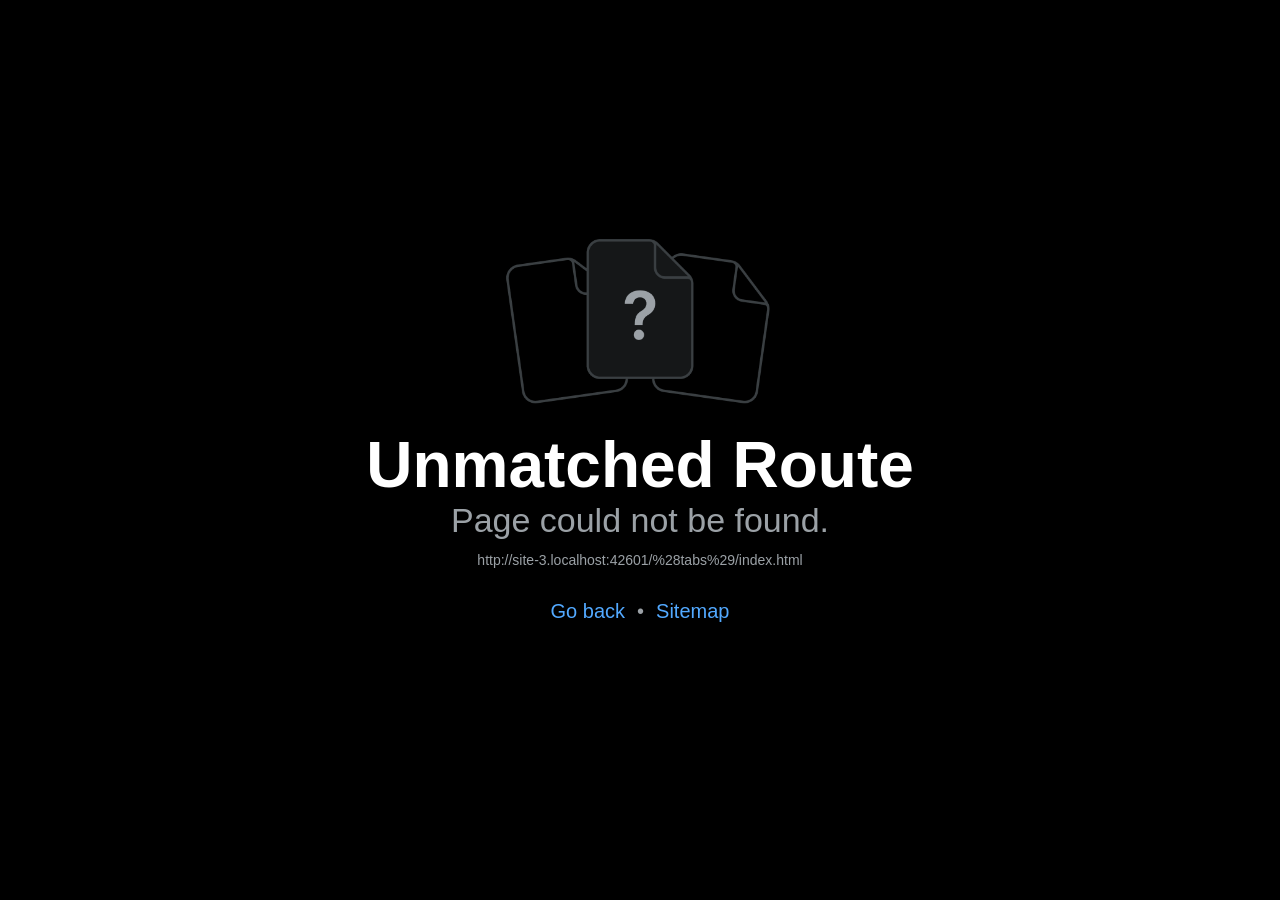
==== (tabs)/index.html @ 9e5ed42f "Rebuild clean TST Controle de Viagem PWA" ====
<!DOCTYPE html><html  lang="pt-BR"><head><base href="/tsr-viagem/" /><title data-rh="true"></title><meta charSet="utf-8"/><meta name="viewport" content="width=device-width, initial-scale=1, maximum-scale=1, viewport-fit=cover"/><meta http-equiv="X-UA-Compatible" content="IE=edge"/><meta name="theme-color" content="#071427"/><meta name="description" content="Controle simples e profissional das viagens e valores do motorista."/><link rel="manifest" href="/manifest.webmanifest"/><link rel="apple-touch-icon" href="/assets/images/tst-mark.png"/><style id="expo-reset">#root,body,html{height:100%}body{overflow:hidden}#root{display:flex}</style><style>html,body,#root{min-height:100%;margin:0;background:#071427}body{overscroll-behavior-y:none}</style><style id="react-native-stylesheet">[stylesheet-group="0"]{}
body{margin:0;}
button::-moz-focus-inner,input::-moz-focus-inner{border:0;padding:0;}
html{-ms-text-size-adjust:100%;-webkit-text-size-adjust:100%;-webkit-tap-highlight-color:rgba(0,0,0,0);}
input::-webkit-search-cancel-button,input::-webkit-search-decoration,input::-webkit-search-results-button,input::-webkit-search-results-decoration{display:none;}
[stylesheet-group="1"]{}
.css-11aywtz{-moz-appearance:textfield;-webkit-appearance:none;background-color:rgba(0,0,0,0.00);border-bottom-left-radius:0px;border-bottom-right-radius:0px;border-top-left-radius:0px;border-top-right-radius:0px;border:0 solid black;box-sizing:border-box;font:14px -apple-system,BlinkMacSystemFont,"Segoe UI",Roboto,Helvetica,Arial,sans-serif;margin:0px;padding:0px;resize:none;}
.css-146c3p1{background-color:rgba(0,0,0,0.00);border:0 solid black;box-sizing:border-box;color:rgba(0,0,0,1.00);display:inline;font:14px -apple-system,BlinkMacSystemFont,"Segoe UI",Roboto,Helvetica,Arial,sans-serif;list-style:none;margin:0px;padding:0px;position:relative;text-align:start;text-decoration:none;white-space:pre-wrap;word-wrap:break-word;}
.css-1jxf684{background-color:rgba(0,0,0,0.00);border:0 solid black;box-sizing:border-box;color:inherit;display:inline;font:inherit;list-style:none;margin:0px;padding:0px;position:relative;text-align:inherit;text-decoration:none;white-space:inherit;word-wrap:break-word;}
.css-9pa8cd{bottom:0px;height:100%;left:0px;opacity:0;position:absolute;right:0px;top:0px;width:100%;z-index:-1;}
.css-g5y9jx{align-content:flex-start;align-items:stretch;background-color:rgba(0,0,0,0.00);border:0 solid black;box-sizing:border-box;display:flex;flex-basis:auto;flex-direction:column;flex-shrink:0;list-style:none;margin:0px;min-height:0px;min-width:0px;padding:0px;position:relative;text-decoration:none;z-index:0;}
[stylesheet-group="2"]{}
.r-11mg6pl{border-bottom-color:rgba(255,255,255,1.00);border-left-color:rgba(255,255,255,1.00);border-right-color:rgba(255,255,255,1.00);border-top-color:rgba(255,255,255,1.00);}
.r-13awgt0{flex:1;}
.r-16uyjmq{border-bottom-left-radius:22px;border-bottom-right-radius:22px;border-top-left-radius:22px;border-top-right-radius:22px;}
.r-1867qdf{border-bottom-left-radius:16px;border-bottom-right-radius:16px;border-top-left-radius:16px;border-top-right-radius:16px;}
.r-1awa8pu{border-bottom-color:rgba(101,119,134,1.00);border-left-color:rgba(101,119,134,1.00);border-right-color:rgba(101,119,134,1.00);border-top-color:rgba(101,119,134,1.00);}
.r-1bq2mok{margin:3px;}
.r-1cwi66r{border-bottom-color:rgba(244,165,28,1.00);border-left-color:rgba(244,165,28,1.00);border-right-color:rgba(244,165,28,1.00);border-top-color:rgba(244,165,28,1.00);}
.r-1d4xg89{border-bottom-color:rgba(170,184,194,1.00);border-left-color:rgba(170,184,194,1.00);border-right-color:rgba(170,184,194,1.00);border-top-color:rgba(170,184,194,1.00);}
.r-1dedoh8{border-bottom-left-radius:9px;border-bottom-right-radius:9px;border-top-left-radius:9px;border-top-right-radius:9px;}
.r-1dzdj1l{border-bottom-left-radius:10px;border-bottom-right-radius:10px;border-top-left-radius:10px;border-top-right-radius:10px;}
.r-1f0042m{border-bottom-left-radius:5px;border-bottom-right-radius:5px;border-top-left-radius:5px;border-top-right-radius:5px;}
.r-1fuqb1j{border-bottom-left-radius:24px;border-bottom-right-radius:24px;border-top-left-radius:24px;border-top-right-radius:24px;}
.r-1idfib4{padding:22px;}
.r-1j16mh1{border-bottom-left-radius:100%;border-bottom-right-radius:100%;border-top-left-radius:100%;border-top-right-radius:100%;}
.r-1jkafct{border-bottom-left-radius:2px;border-bottom-right-radius:2px;border-top-left-radius:2px;border-top-right-radius:2px;}
.r-1jyn79y{border-bottom-color:rgba(0,150,136,1.00);border-left-color:rgba(0,150,136,1.00);border-right-color:rgba(0,150,136,1.00);border-top-color:rgba(0,150,136,1.00);}
.r-1mxhqmb{border-bottom-left-radius:11px;border-bottom-right-radius:11px;border-top-left-radius:11px;border-top-right-radius:11px;}
.r-1pcd2l5{padding:20px;}
.r-1phboty{border-bottom-style:solid;border-left-style:solid;border-right-style:solid;border-top-style:solid;}
.r-1q9bdsx{border-bottom-left-radius:12px;border-bottom-right-radius:12px;border-top-left-radius:12px;border-top-right-radius:12px;}
.r-1qsk4np{overflow-x:clip;overflow-y:clip;}
.r-1rvyss1{border-bottom-color:rgba(255,255,255,0.20);border-left-color:rgba(255,255,255,0.20);border-right-color:rgba(255,255,255,0.20);border-top-color:rgba(255,255,255,0.20);}
.r-1se6unu{border-bottom-color:rgba(32,53,80,1.00);border-left-color:rgba(32,53,80,1.00);border-right-color:rgba(32,53,80,1.00);border-top-color:rgba(32,53,80,1.00);}
.r-1slz7xr{padding:14px;}
.r-1sp51qo{padding:10px;}
.r-1txcine{border-bottom-left-radius:13px;border-bottom-right-radius:13px;border-top-left-radius:13px;border-top-right-radius:13px;}
.r-1udh08x{overflow-x:hidden;overflow-y:hidden;}
.r-1uu6nss{padding:5px;}
.r-1xfd6ze{border-bottom-left-radius:8px;border-bottom-right-radius:8px;border-top-left-radius:8px;border-top-right-radius:8px;}
.r-1ylenci{border-bottom-left-radius:15px;border-bottom-right-radius:15px;border-top-left-radius:15px;border-top-right-radius:15px;}
.r-4a18lf{border-bottom-color:rgba(255,0,0,1.00);border-left-color:rgba(255,0,0,1.00);border-right-color:rgba(255,0,0,1.00);border-top-color:rgba(255,0,0,1.00);}
.r-5t7aoe{border-bottom-left-radius:17px;border-bottom-right-radius:17px;border-top-left-radius:17px;border-top-right-radius:17px;}
.r-60ke3l{border-bottom-color:rgba(0,128,0,1.00);border-left-color:rgba(0,128,0,1.00);border-right-color:rgba(0,128,0,1.00);border-top-color:rgba(0,128,0,1.00);}
.r-6ncur5{border-bottom-left-radius:18px;border-bottom-right-radius:18px;border-top-left-radius:18px;border-top-right-radius:18px;}
.r-6t2glc{border-bottom-left-radius:40px;border-bottom-right-radius:40px;border-top-left-radius:40px;border-top-right-radius:40px;}
.r-9x6qib{border-bottom-color:rgba(204,214,221,1.00);border-left-color:rgba(204,214,221,1.00);border-right-color:rgba(204,214,221,1.00);border-top-color:rgba(204,214,221,1.00);}
.r-cdmcib{border-bottom-left-radius:3px;border-bottom-right-radius:3px;border-top-left-radius:3px;border-top-right-radius:3px;}
.r-crgep1{margin:0px;}
.r-d045u9{border-bottom-width:2px;border-left-width:2px;border-right-width:2px;border-top-width:2px;}
.r-d23pfw{padding:24px;}
.r-edyy15{padding:8px;}
.r-fx7oqy{border-bottom-color:rgba(0,0,255,1.00);border-left-color:rgba(0,0,255,1.00);border-right-color:rgba(0,0,255,1.00);border-top-color:rgba(0,0,255,1.00);}
.r-krxsd3{display:-webkit-box;}
.r-qpntkw{padding:6px;}
.r-rs99b7{border-bottom-width:1px;border-left-width:1px;border-right-width:1px;border-top-width:1px;}
.r-t23y2h{border-bottom-left-radius:14px;border-bottom-right-radius:14px;border-top-left-radius:14px;border-top-right-radius:14px;}
.r-t60dpp{padding:0px;}
.r-wg31gx{border-bottom-color:rgba(49,53,56,1.00);border-left-color:rgba(49,53,56,1.00);border-right-color:rgba(49,53,56,1.00);border-top-color:rgba(49,53,56,1.00);}
.r-whuqzp{padding:18px;}
.r-xoduu5{display:inline-flex;}
.r-xyw6el{padding:12px;}
.r-y47klf{border-bottom-left-radius:20px;border-bottom-right-radius:20px;border-top-left-radius:20px;border-top-right-radius:20px;}
.r-ywje51{margin:auto;}
.r-z2wwpe{border-bottom-left-radius:4px;border-bottom-right-radius:4px;border-top-left-radius:4px;border-top-right-radius:4px;}
[stylesheet-group="2.1"]{}
.r-1009s2o{margin-bottom:15px;margin-top:15px;}
.r-11f147o{padding-bottom:8px;padding-top:8px;}
.r-11gswi8{padding-left:3px;padding-right:3px;}
.r-17c3tha{padding-left:17px;padding-right:17px;}
.r-17q4wm6{margin-left:5px;margin-right:5px;}
.r-184id4b{margin-bottom:12px;margin-top:12px;}
.r-18c5d7m{padding-left:6px;padding-right:6px;}
.r-1d7mnkm{padding-bottom:15px;padding-top:15px;}
.r-1e084wi{padding-left:0px;padding-right:0px;}
.r-1ezpcd1{padding-left:9px;padding-right:9px;}
.r-1m1l54l{padding-left:11px;padding-right:11px;}
.r-1mkv55d{padding-bottom:0px;padding-top:0px;}
.r-1mmae3n{padding-bottom:12px;padding-top:12px;}
.r-1ntr0p{padding-left:5px;padding-right:5px;}
.r-1qrrd7t{padding-bottom:28px;padding-top:28px;}
.r-1rsorjc{padding-left:36px;padding-right:36px;}
.r-1ubuhtd{padding-left:10px;padding-right:10px;}
.r-1yd117h{padding-bottom:7px;padding-top:7px;}
.r-284m6k{padding-left:18px;padding-right:18px;}
.r-3o4zer{padding-left:12px;padding-right:12px;}
.r-3pj75a{padding-left:16px;padding-right:16px;}
.r-cxgwc0{padding-left:24px;padding-right:24px;}
.r-f8sm7e{margin-left:auto;margin-right:auto;}
.r-gu64tb{padding-left:14px;padding-right:14px;}
.r-is05cd{padding-left:8px;padding-right:8px;}
.r-jdiy1a{margin-left:11px;margin-right:11px;}
.r-jusfrs{margin-left:12px;margin-right:12px;}
.r-n5f61p{margin-bottom:3px;margin-top:3px;}
.r-n7gxbd{padding-left:4px;padding-right:4px;}
.r-u4gi5m{padding-left:13px;padding-right:13px;}
.r-u9wvl5{padding-left:20px;padding-right:20px;}
.r-ubg91z{padding-left:15px;padding-right:15px;}
.r-ugi1tw{padding-left:5%;padding-right:5%;}
.r-vuvdlw{padding-bottom:6px;padding-top:6px;}
.r-w7s2jr{padding-bottom:16px;padding-top:16px;}
.r-xjggfu{padding-bottom:3px;padding-top:3px;}
.r-ytbthy{padding-bottom:10px;padding-top:10px;}
.r-ywh0we{padding-bottom:13px;padding-top:13px;}
[stylesheet-group="2.2"]{}
.r-10s2tm5{left:0%;}
.r-16o8guy{right:100%;}
.r-1a11zyx{margin-right:12px;}
.r-1cwvpvk{margin-left:12px;}
.r-1e97lx8{margin-right:3px;}
.r-1euzeng{padding-left:24px;}
.r-1g4tz6n{margin-right:-14.5px;}
.r-1h31txp{padding-right:16px;}
.r-1lhn9r{margin-left:-14.5px;}
.r-1sqnqi2{margin-left:3px;}
.r-1vl2501{padding-right:24px;}
.r-9mo606{margin-right:10px;}
.r-c59us2{left:-3px;}
.r-dqe1q{right:0%;}
.r-qb41rp{margin-right:5px;}
.r-rci37q{left:100%;}
.r-uhung1{margin-left:10px;}
.r-vpmibe{right:-3px;}
.r-w67my2{padding-left:16px;}
.r-wizibn{margin-left:5px;}
[stylesheet-group="3"]{}
.r-100vyta{margin-top:7px;}
.r-105ug2t{pointer-events:auto!important;}
.r-109y4c4{height:1px;}
.r-10ptun7{height:16px;}
.r-10v3vxq{transform:scaleX(-1);}
.r-10x49cs{font-size:10px;}
.r-10xqauy{padding-top:env(safe-area-inset-top);}
.r-11j9u27{visibility:hidden;}
.r-11mo1y0{margin-bottom:7px;}
.r-11mpjr4{background-color:rgba(223,223,223,1.00);}
.r-11udlyb{background-color:rgba(0,150,136,1.00);}
.r-11ujhjy{padding-bottom:22px;}
.r-11v9fek{min-width:180px;}
.r-11yh6sk{overflow-x:hidden;}
.r-12f6czt{top:17px;}
.r-12rgx7y{width:7px;}
.r-12sm5po{letter-spacing:-0.3px;}
.r-12vffkv>* {pointer-events:auto;}
.r-12vffkv{pointer-events:none!important;}
.r-131xog0{width:38px;}
.r-135wba7{line-height:24px;}
.r-13aq9py{animation-name:r-1iq689l;}
.r-13qz1uu{width:100%;}
.r-13tjlyg{transition-duration:0.1s;}
.r-1444osr{margin-top:18px;}
.r-1472mwg{height:24px;}
.r-14crz15{background-color:rgba(16,35,59,1.00);}
.r-14gqq1x{margin-top:4px;}
.r-14lw9ot{background-color:rgba(255,255,255,1.00);}
.r-14sbq61{background-color:rgba(33,150,243,1.00);}
.r-14tofgy{background-color:rgba(23,45,71,1.00);}
.r-150rngu{-webkit-overflow-scrolling:touch;}
.r-156q2ks{margin-top:10px;}
.r-157gdtw{height:27px;}
.r-15d164r{margin-bottom:10px;}
.r-16y2uox{flex-grow:1;}
.r-173mn98{align-self:flex-end;}
.r-173mzie{transform:scaleY(-1);}
.r-1777fci{justify-content:center;}
.r-17bb2tj{animation-duration:0.75s;}
.r-17leim2{background-repeat:repeat;}
.r-17s6mgv{justify-content:flex-end;}
.r-17tb59b{opacity:0.7;}
.r-17tloay{opacity:0.6;}
.r-17u3ijr{background-color:rgba(155,161,166,0.27);}
.r-184en5c{z-index:1;}
.r-189otjd{background-color:rgba(59,45,21,1.00);}
.r-18nhz7w{top:-3px;}
.r-18u1ve8{color:rgba(255,255,255,0.40);}
.r-18u37iz{flex-direction:row;}
.r-195d4m8{height:46px;}
.r-198d08l{font-size:27px;}
.r-19oahor{font-size:64px;}
.r-19qrga8{margin-top:3px;}
.r-19r33im{letter-spacing:1.2px;}
.r-19wmn03{width:20px;}
.r-19z077z{touch-action:none;}
.r-1a1dyw{min-height:50px;}
.r-1a2p6p6{-webkit-text-decoration-style:solid;text-decoration-style:solid;}
.r-1a8msfu{height:38px;}
.r-1abnn5w{animation-play-state:paused;}
.r-1acpoxo{width:36px;}
.r-1aiqnjv{font-family:monospace,monospace;}
.r-1aockid{width:40px;}
.r-1armvtb{font-size:8px;}
.r-1awozwy{align-items:center;}
.r-1ay1djp{animation-duration:1s;}
.r-1b43r93{font-size:14px;}
.r-1blvdjr{font-size:23px;}
.r-1bymd8e{margin-top:2px;}
.r-1byouvs{letter-spacing:0.4px;}
.r-1c6unfx{forced-color-adjust:none;}
.r-1c85bru{width:270px;}
.r-1c92x1x{line-height:31px;}
.r-1cad53l{margin-bottom:14px;}
.r-1cm7zt9{letter-spacing:0.7px;}
.r-1cmwbt1{gap:8px;}
.r-1d2f490{left:0px;}
.r-1d5kdc7{flex-direction:column-reverse;}
.r-1d7gupr{margin-top:22px;}
.r-1ddef8g{-webkit-text-decoration-line:underline;text-decoration-line:underline;}
.r-1dernwh{height:70%;}
.r-1ec280c{background-color:rgba(26,48,74,1.00);}
.r-1ei5mc7{cursor:inherit;}
.r-1enofrn{font-size:12px;}
.r-1euycsn{flex-direction:row-reverse;}
.r-1ewcgjf{box-shadow:0px 1px 3px rgba(0,0,0,0.5);}
.r-1ey881g{gap:7px;}
.r-1f0cr8{transform:scale(0.98);}
.r-1ff274t{text-align:right;}
.r-1ffj0ar{background-color:rgba(0,0,0,0.40);}
.r-1g80hic{opacity:0.8;}
.r-1g94qm0{margin-top:5px;}
.r-1ge9hsw{max-width:960px;}
.r-1ghxqbu{font-variant:tabular-nums;}
.r-1gkfh8e{font-size:11px;}
.r-1h0z5md{justify-content:flex-start;}
.r-1h1c4di{line-height:29px;}
.r-1habvwh{align-items:flex-start;}
.r-1i10wst{font-size:18px;}
.r-1i6wzkk{-moz-transition-property:opacity;-webkit-transition-property:opacity;transition-property:opacity;}
.r-1i71y14{gap:14px;}
.r-1ifxtd0{margin-bottom:16px;}
.r-1ikidpy{letter-spacing:0.5px;}
.r-1iln25a{word-wrap:normal;}
.r-1inkyih{font-size:17px;}
.r-1iusvr4{flex-basis:0px;}
.r-1janqcz{width:16px;}
.r-1jkjb{margin-left:8px;}
.r-1k1q3bj{max-height:300px;}
.r-1kb76zh{margin-right:8px;}
.r-1kfrs79{font-weight:600;}
.r-1kihuf0{align-self:center;}
.r-1l2m3ui{background-color:rgba(73,211,156,1.00);}
.r-1ld3bg{top:-4px;}
.r-1ldzwu0{animation-timing-function:linear;}
.r-1loqt21{cursor:pointer;}
.r-1lybf8k{letter-spacing:1.1px;}
.r-1mhb1uw{width:42px;}
.r-1mlwlqe{flex-basis:auto;}
.r-1mrlafo{background-position:0;}
.r-1muvv40{animation-iteration-count:infinite;}
.r-1niwhzg{background-color:rgba(0,0,0,0.00);}
.r-1nlw0im{bottom:8px;}
.r-1no09lo{margin-top:28px;}
.r-1nxhmzv{margin-bottom:28px;}
.r-1ny4l3l{outline-style:none;}
.r-1ocf4r9{scroll-snap-type:y mandatory;}
.r-1onu96p{border-curve:continuous;}
.r-1oszu61{align-items:stretch;}
.r-1otgn73{touch-action:manipulation;}
.r-1ozsyd3{height:7px;}
.r-1p0dtai{bottom:0px;}
.r-1peese0{margin-bottom:24px;}
.r-1pi2tsx{height:100%;}
.r-1pl7oy7{min-height:48px;}
.r-1pm8pkb{font-family:Courier;}
.r-1pxmbg{height:94%;}
.r-1pyaxff{padding-right:8px;}
.r-1qd0xha{font-family:-apple-system,BlinkMacSystemFont,"Segoe UI",Roboto,Helvetica,Arial,sans-serif;}
.r-1qulhi1{animation-name:r-1pzkwqh;}
.r-1r4fvd0{color:rgba(82,169,255,1.00);}
.r-1r74h94{left:8px;}
.r-1r8g8re{height:36px;}
.r-1ra0lkn{font-size:30px;}
.r-1rnoaur{overflow-y:auto;}
.r-1s2bzr4{margin-top:12px;}
.r-1s367qj{gap:11px;}
.r-1sg8ghl{z-index:1000;}
.r-1skwq7n{width:66%;}
.r-1smd7e2{letter-spacing:0.8px;}
.r-1ssbvtb{gap:12px;}
.r-1sxrcry{background-size:auto;}
.r-1t2hasf{padding-bottom:18px;}
.r-1udbk01{text-overflow:ellipsis;}
.r-1ui5ee8{font-size:32px;}
.r-1upy0dh{letter-spacing:2px;}
.r-1uv9fpa{border-top-left-radius:28px;}
.r-1vr29t4{font-weight:800;}
.r-1w6e6rj{flex-wrap:wrap;}
.r-1wbh5a2{flex-shrink:1;}
.r-1wtj0ep{justify-content:space-between;}
.r-1wyyakw{z-index:-1;}
.r-1wzrnnt{margin-top:16px;}
.r-1xcajam{position:fixed;}
.r-1xnzce8{-moz-user-select:text;-webkit-user-select:text;user-select:text;}
.r-1xpsq9i{box-shadow:0px 3px 3px rgba(0, 0, 0, 0.33);}
.r-1xz4gbm{background-color:rgba(22,45,72,1.00);}
.r-1xzupcd{width:13px;}
.r-1y00bll{gap:9px;}
.r-1yef0xd{animation-name:r-11cv4x;}
.r-1ygmrgt{padding-top:24px;}
.r-1yvhtrz{width:32px;}
.r-2eszeu::-webkit-scrollbar{display:none}
.r-2eszeu{scrollbar-width:none;}
.r-2tyz2o{width:45px;}
.r-30o5oe{-moz-appearance:none;-ms-appearance:none;-webkit-appearance:none;appearance:none;}
.r-356f0p{letter-spacing:0.35px;}
.r-3b040n{letter-spacing:0.6px;}
.r-3da1kt{height:8px;}
.r-3mc0re{right:8px;}
.r-3s2u2q{white-space:nowrap;}
.r-3ucsff{letter-spacing:0.2px;}
.r-417010{z-index:0;}
.r-4gszlv{background-size:cover;}
.r-4v7adb{height:5px;}
.r-51zu7q{max-width:370px;}
.r-580adz{gap:5px;}
.r-5orghg{width:34px;}
.r-5oul0u{margin-bottom:8px;}
.r-60vfwk{min-width:1px;}
.r-633pao>* {pointer-events:none;}
.r-633pao{pointer-events:none!important;}
.r-6dt33c{opacity:1;}
.r-6ec5v9{background-color:rgba(5,17,31,0.22);}
.r-6gpygo{margin-bottom:12px;}
.r-6pziz6{opacity:0.45;}
.r-6taxm2:-ms-input-placeholder{color:var(--placeholderTextColor);opacity:1;}
.r-6taxm2::-moz-placeholder{color:var(--placeholderTextColor);opacity:1;}
.r-6taxm2::-webkit-input-placeholder{color:var(--placeholderTextColor);opacity:1;}
.r-6taxm2::placeholder{color:var(--placeholderTextColor);opacity:1;}
.r-6uyhuj{background-color:rgba(66,88,115,1.00);}
.r-726pan{width:31px;}
.r-74jtu8{line-height:39px;}
.r-76blku{height:21px;}
.r-7cikom{font-size:inherit;}
.r-7q8q6z{cursor:default;}
.r-8akbws{-webkit-box-orient:vertical;}
.r-8ay8q1{letter-spacing:0.1px;}
.r-8uuc1p{background-color:rgba(13,43,42,1.00);}
.r-92sni{border-top-right-radius:28px;}
.r-97e31f{padding-bottom:env(safe-area-inset-bottom);}
.r-98c09q{height:68px;}
.r-9aw3ui{gap:4px;}
.r-9daxd3{animation-duration:250ms;}
.r-a023e6{font-size:15px;}
.r-a036xd{background-color:rgba(0,0,0,0.58);}
.r-a1ub67{margin-top:11px;}
.r-a5pmau{margin-right:2px;}
.r-adyw6z{font-size:20px;}
.r-agouwx{transform:translateZ(0);}
.r-ah5dr5>* {pointer-events:none;}
.r-ah5dr5{pointer-events:auto!important;}
.r-aruset{font-weight:200;}
.r-b024fe{height:206px;}
.r-b88u0q{font-weight:700;}
.r-bcqeeo{min-width:0px;}
.r-bi4vy9{transform:translateY(100%);}
.r-bt1l66{min-height:20px;}
.r-buy8e9{overflow-y:hidden;}
.r-bv2aro{padding-left:env(safe-area-inset-left);}
.r-c4c50z{letter-spacing:-0.6px;}
.r-c68hjy{color:rgba(161,161,161,1.00);}
.r-cacpof{width:27px;}
.r-cpa5s6{scroll-snap-align:start;}
.r-cqee49{color:rgba(0,0,0,1.00);}
.r-dkge59{background-color:rgba(170,184,194,1.00);}
.r-dnmrzs{max-width:100%;}
.r-eafdt9{transition-duration:0.15s;}
.r-ebwn4k{animation-name:r-q67da2;}
.r-ehq7j7{background-size:contain;}
.r-eqz5dr{flex-direction:column;}
.r-eu3ka{height:40px;}
.r-evnaw{font-size:22px;}
.r-f4gmv6{gap:16px;}
.r-fdjqy7{text-align:left;}
.r-g3mlsw{animation-name:r-t2lo5v;}
.r-ghxds0{transform:translateY(0%);}
.r-gp4101{background-color:rgba(11,29,50,1.00);}
.r-gtdqiz{position:-webkit-sticky;position:sticky;}
.r-h0d30l{height:28px;}
.r-h1js2l{font-size:25px;}
.r-h3s6tt{height:48px;}
.r-hdaws3{height:4px;}
.r-hjklzo{line-height:19px;}
.r-hxflta{padding-right:env(safe-area-inset-right);}
.r-icoktb{opacity:0.5;}
.r-icto9i{letter-spacing:-0.5px;}
.r-ipm5af{top:0px;}
.r-jd33u0{color:rgba(196,208,220,1.00);}
.r-jwli3a{color:rgba(255,255,255,1.00);}
.r-k200y{align-self:flex-start;}
.r-kc8jnq{margin-top:6px;}
.r-kemksi{background-color:rgba(0,0,0,1.00);}
.r-kizejy{color:rgba(155,161,166,1.00);}
.r-knv0ih{margin-top:8px;}
.r-ku1wi2{margin-bottom:15px;}
.r-l71dzp{margin-top:14px;}
.r-l8t3p{color:rgba(244,165,28,1.00);}
.r-le4sbl{margin-bottom:18px;}
.r-leqjx2{animation-timing-function:cubic-bezier(0.215, 0.61, 0.355, 1);}
.r-lltvgl{overflow-x:auto;}
.r-lpb231{height:168px;}
.r-lrsllp{width:24px;}
.r-lrvibr{-moz-user-select:none;-webkit-user-select:none;user-select:none;}
.r-m611by{padding-top:10px;}
.r-mabqd8{height:32px;}
.r-majxgm{font-weight:500;}
.r-mfh4gg{scroll-snap-type:x mandatory;}
.r-mgqw16{color:rgba(93,66,12,1.00);}
.r-mhe3cw{z-index:10;}
.r-mnoxgw{background-color:rgba(32,53,80,1.00);}
.r-mro3nb{background-color:rgba(21,23,24,1.00);}
.r-n6v787{font-size:13px;}
.r-nm9kes{letter-spacing:-1.2px;}
.r-o4n3w5{width:23px;}
.r-obd0qt{align-items:flex-end;}
.r-ojf8lh{gap:6px;}
.r-orgf3d{opacity:0;}
.r-ovu0ai{font-weight:900;}
.r-p3t8hx{color:rgba(145,160,180,1.00);}
.r-q4m81j{text-align:center;}
.r-qfi6ny{top:30000px;}
.r-qklmqi{border-bottom-width:1px;}
.r-qn3fzs{padding-bottom:24px;}
.r-qqjak8{font-size:9px;}
.r-qsiljy{background-color:rgba(38,52,75,1.00);}
.r-r5vmyo{z-index:1002;}
.r-r6l3g7{width:46px;}
.r-rjixqe{line-height:20px;}
.r-rpnbwx{margin-top:13px;}
.r-rs94m5{background-image:url("[data-uri]");}
.r-s62m2j{animation-timing-function:cubic-bezier(0.47, 0, 0.745, 0.715);}
.r-sfbmgh{z-index:9999;}
.r-so7y2g{line-height:64px;}
.r-t04y6c{color:rgba(7,20,39,1.00);}
.r-tnlrjn{background-color:rgba(244,165,28,1.00);}
.r-tnni59{opacity:0.42;}
.r-tsynxw{text-transform:uppercase;}
.r-u6sd8q{background-repeat:no-repeat;}
.r-u8s1d{position:absolute;}
.r-u92y06{background-color:rgba(255,165,0,1.00);}
.r-uaa2di{gap:10px;}
.r-ubezar{font-size:16px;}
.r-ud0q2t{letter-spacing:1px;}
.r-uho16t{font-size:34px;}
.r-ur6pnr{height:42px;}
.r-v7k1n{background-color:rgba(59,36,40,1.00);}
.r-vacyoi{padding-bottom:64px;}
.r-van48c{caret-color:transparent;}
.r-vboj7i{top:-7px;}
.r-vcqams{color:rgba(237,243,248,1.00);}
.r-vf1w16{padding-bottom:34px;}
.r-vhbxlk{background-color:rgba(0,0,0,0.64);}
.r-vkw2e5{background-color:rgba(214,92,80,1.00);}
.r-vvaljo{color:rgba(158,240,204,1.00);}
.r-vvn4in{background-position:center;}
.r-vw2c0b{font-weight:bold;}
.r-w93eiw{opacity:0.88;}
.r-wfqgy4{transition-duration:100ms;}
.r-ws9h79{left:4px;}
.r-x11e5r{font-family:SFMono-Regular, Menlo, Monaco, Consolas, "Liberation Mono", "Courier New", monospace;}
.r-x3cy2q{background-size:100% 100%;}
.r-xetrqu{background-color:rgba(28,48,73,1.00);}
.r-xx3c9p{animation-name:r-imtty0;}
.r-y7v2we{background-color:rgba(32,36,37,1.00);}
.r-ydj04a{background-color:rgba(23,44,69,1.00);}
.r-yie26v{z-index:1001;}
.r-ypzfq3{background-color:rgba(7,20,39,0.14);}
.r-yy2aun{font-size:26px;}
.r-z80fyv{height:20px;}
.r-zchlnj{right:0px;}
.r-zx6zhi{background-color:rgba(7,20,39,1.00);}
.r-zx9znk{height:34px;}
.r-zz5t5d{font-size:28px;}
@-webkit-keyframes r-11cv4x{0%{transform:rotate(0deg);}100%{transform:rotate(360deg);}}
@-webkit-keyframes r-1iq689l{0%{transform:translateY(0%);}100%{transform:translateY(100%);}}
@-webkit-keyframes r-1pzkwqh{0%{transform:translateY(100%);}100%{transform:translateY(0%);}}
@-webkit-keyframes r-imtty0{0%{opacity:0;}100%{opacity:1;}}
@-webkit-keyframes r-q67da2{0%{transform:translateX(-100%);}100%{transform:translateX(400%);}}
@-webkit-keyframes r-t2lo5v{0%{opacity:1;}100%{opacity:0;}}
@keyframes r-11cv4x{0%{transform:rotate(0deg);}100%{transform:rotate(360deg);}}
@keyframes r-1iq689l{0%{transform:translateY(0%);}100%{transform:translateY(100%);}}
@keyframes r-1pzkwqh{0%{transform:translateY(100%);}100%{transform:translateY(0%);}}
@keyframes r-imtty0{0%{opacity:0;}100%{opacity:1;}}
@keyframes r-q67da2{0%{transform:translateX(-100%);}100%{transform:translateX(400%);}}
@keyframes r-t2lo5v{0%{opacity:1;}100%{opacity:0;}}</style><script type="module">globalThis.__EXPO_ROUTER_HYDRATE__=true;</script><link rel="preload" href="/_expo/static/css/web-4d56e9c18ff7644d5d294a8eeb297a74.css" as="style"><link rel="stylesheet" href="/_expo/static/css/web-4d56e9c18ff7644d5d294a8eeb297a74.css"><link rel="icon" href="/favicon.ico" /></head><body><div id="root"><div class="css-g5y9jx r-13awgt0"><!--$--><div class="css-g5y9jx" style="flex:1;--color-primary:#F4A51C;--color-background:#071427;--color-surface:#10233B;--color-foreground:#EDF3F8;--color-muted:#91A0B4;--color-border:#203550;--color-success:#49D39C;--color-warning:#F4A51C;--color-error:#FF6F61"><div class="css-g5y9jx r-13awgt0"><div class="css-g5y9jx" style="flex:1"><div style="position:absolute;left:0;right:0;top:0;bottom:0;pointer-events:none;visibility:hidden"></div><div class="css-g5y9jx r-13awgt0"><div class="css-g5y9jx r-13awgt0 r-1p0dtai r-1d2f490 r-u8s1d r-zchlnj r-ipm5af" style="background-color:rgba(242,242,242,1.00);display:flex"><div class="css-g5y9jx r-13awgt0"><div class="css-g5y9jx r-13awgt0"><!--$--><div style="position:absolute;left:0;right:0;top:0;bottom:0;pointer-events:none;visibility:hidden"></div><div class="css-g5y9jx r-13awgt0" style="flex-direction:column"><div class="css-g5y9jx r-13awgt0 r-1udh08x"><div class="css-g5y9jx r-1p0dtai r-1d2f490 r-u8s1d r-zchlnj r-ipm5af" style="z-index:0"><div class="css-g5y9jx r-13awgt0" style="background-color:rgba(242,242,242,1.00)"><div class="css-g5y9jx r-13awgt0"><!--$--><div class="css-g5y9jx flex-1 bg-background"><div class="css-g5y9jx flex-1" style="padding-top:0px;padding-right:0px;padding-bottom:0px;padding-left:0px"><div class="css-g5y9jx flex-1"><div class="css-g5y9jx r-150rngu r-eqz5dr r-16y2uox r-1wbh5a2 r-11yh6sk r-1rnoaur r-agouwx r-2eszeu"><div class="css-g5y9jx r-vf1w16 r-284m6k r-m611by"><div class="css-g5y9jx"><div class="css-g5y9jx"><div class="css-g5y9jx r-1awozwy r-18u37iz r-1wtj0ep r-1cad53l"><div class="css-g5y9jx r-1awozwy r-18u37iz r-uaa2di"><div class="css-g5y9jx r-1mlwlqe r-1udh08x r-417010 r-1txcine r-ur6pnr r-1mhb1uw"><div class="css-g5y9jx r-1niwhzg r-vvn4in r-u6sd8q r-1p0dtai r-1pi2tsx r-1d2f490 r-u8s1d r-zchlnj r-ipm5af r-13qz1uu r-1wyyakw r-4gszlv"></div></div><div class="css-g5y9jx"><div dir="auto" class="css-146c3p1 r-l8t3p r-1enofrn r-ovu0ai r-1upy0dh">TST</div><div dir="auto" class="css-146c3p1 r-vcqams r-1gkfh8e r-1vr29t4 r-3b040n r-1bymd8e">CONTROLE DE VIAGEM</div></div></div><div class="css-g5y9jx r-1awozwy r-18u37iz r-1cmwbt1"><button aria-label="Gerenciar locais e destinos" role="button" tabindex="0" class="css-g5y9jx r-1loqt21 r-1otgn73 r-1awozwy r-1xz4gbm r-1mxhqmb r-mabqd8 r-1777fci r-1yvhtrz" type="button"><div dir="auto" class="css-146c3p1"></div></button><button role="button" tabindex="0" class="css-g5y9jx r-1loqt21 r-1otgn73 r-1awozwy r-8uuc1p r-y47klf r-18u37iz r-ojf8lh r-1yd117h r-1ubuhtd" type="button"><div class="css-g5y9jx r-1l2m3ui r-z2wwpe r-1ozsyd3 r-12rgx7y"></div><div dir="auto" class="css-146c3p1 r-vvaljo r-10x49cs r-1vr29t4 r-ud0q2t">ENTRAR</div></button></div></div><div class="css-g5y9jx r-gp4101 r-1fuqb1j r-b024fe r-1cad53l r-1udh08x"><div class="css-g5y9jx r-1mlwlqe r-1udh08x r-1p0dtai r-1d2f490 r-u8s1d r-zchlnj r-ipm5af r-1fuqb1j" style="height:206px;z-index:-1"><div class="css-g5y9jx r-1niwhzg r-vvn4in r-u6sd8q r-1p0dtai r-1pi2tsx r-1d2f490 r-u8s1d r-zchlnj r-ipm5af r-13qz1uu r-1wyyakw r-4gszlv"></div></div><div class="css-g5y9jx r-6ec5v9 r-1p0dtai r-1d2f490 r-u8s1d r-zchlnj r-ipm5af"></div><div class="css-g5y9jx r-13awgt0 r-1777fci r-1pcd2l5 r-1skwq7n"><div class="css-g5y9jx r-1awozwy r-18u37iz r-ojf8lh r-15d164r"><div dir="auto" class="css-146c3p1"></div><div dir="auto" class="css-146c3p1 r-l8t3p r-qqjak8 r-ovu0ai r-19r33im">FROTA EM MOVIMENTO</div></div><div dir="auto" class="css-146c3p1 r-jwli3a r-h1js2l r-ovu0ai r-c4c50z r-1h1c4di">Trabalho na estrada.</div><div dir="auto" class="css-146c3p1 r-jd33u0 r-a023e6 r-1kfrs79 r-1bymd8e">Controle em cada viagem.</div><button aria-label="Registrar uma nova viagem" role="button" tabindex="0" class="css-g5y9jx r-1loqt21 r-1otgn73 r-1awozwy r-k200y r-tnlrjn r-1q9bdsx r-18u37iz r-1cmwbt1 r-1wzrnnt r-ytbthy r-3o4zer" type="button"><div dir="auto" class="css-146c3p1 r-t04y6c r-10x49cs r-ovu0ai r-1byouvs">COMEÇAR REGISTRO</div><div dir="auto" class="css-146c3p1"></div></button></div></div><div class="css-g5y9jx r-14crz15 r-1se6unu r-16uyjmq r-rs99b7 r-6gpygo r-whuqzp"><div class="css-g5y9jx r-1habvwh r-18u37iz r-1wtj0ep"><div class="css-g5y9jx"><div dir="auto" class="css-146c3p1 r-p3t8hx r-10x49cs r-ovu0ai r-1lybf8k">TOTAL ACUMULADO</div><div dir="auto" class="css-146c3p1 r-vcqams r-uho16t r-ovu0ai r-nm9kes r-74jtu8 r-1g94qm0">R$ 1.450,00</div></div><div class="css-g5y9jx r-1awozwy r-qsiljy r-t23y2h r-ur6pnr r-1777fci r-1mhb1uw"><div dir="auto" class="css-146c3p1"></div></div></div><div class="css-g5y9jx r-mnoxgw r-109y4c4 r-1009s2o"></div><div class="css-g5y9jx r-1awozwy r-18u37iz r-uaa2di"><div class="css-g5y9jx r-1awozwy r-189otjd r-1dzdj1l r-zx9znk r-1777fci r-5orghg"><div dir="auto" class="css-146c3p1"></div></div><div class="css-g5y9jx" style="flex:1"><div dir="auto" class="css-146c3p1 r-p3t8hx r-qqjak8 r-1vr29t4 r-1smd7e2">MÊS DE CONTROLE</div><div dir="auto" class="css-146c3p1 r-vcqams r-ubezar r-1vr29t4 r-1bymd8e">Setembro de 2026</div></div><div dir="auto" class="css-146c3p1 r-p3t8hx r-10x49cs r-b88u0q">SINCRONIZADO</div></div></div><div class="css-g5y9jx r-1awozwy r-18u37iz r-1cmwbt1 r-1wtj0ep r-6gpygo"><div class="css-g5y9jx r-13awgt0 r-18u37iz r-1w6e6rj r-ojf8lh"><button role="button" tabindex="0" class="css-g5y9jx r-1loqt21 r-1otgn73 r-1dedoh8 r-rs99b7 r-1yd117h r-1ezpcd1 r-189otjd r-1cwi66r" type="button"><div dir="auto" class="css-146c3p1 r-10x49cs r-1vr29t4 r-l8t3p">Setembro de 2026</div></button></div><button role="button" tabindex="0" class="css-g5y9jx r-1loqt21 r-1otgn73 r-1awozwy r-1xz4gbm r-1dedoh8 r-18u37iz r-580adz r-11f147o r-1ubuhtd" type="button"><div dir="auto" class="css-146c3p1"></div><div dir="auto" class="css-146c3p1 r-l8t3p r-10x49cs r-ovu0ai">PDF</div></button></div><button aria-label="Registrar viagem" role="button" tabindex="0" class="css-g5y9jx r-1loqt21 r-1otgn73 r-1awozwy r-tnlrjn r-6ncur5 r-18u37iz r-1ssbvtb r-1peese0 r-1slz7xr" type="button"><div class="css-g5y9jx r-1awozwy r-ypzfq3 r-1txcine r-1a8msfu r-1777fci r-131xog0"><div dir="auto" class="css-146c3p1"></div></div><div class="css-g5y9jx" style="flex:1"><div dir="auto" class="css-146c3p1 r-t04y6c r-1b43r93 r-ovu0ai r-3ucsff">REGISTRAR VIAGEM</div><div dir="auto" class="css-146c3p1 r-mgqw16 r-1gkfh8e r-b88u0q r-1bymd8e">Leva menos de 1 minuto</div></div><div dir="auto" class="css-146c3p1"></div></button><div class="css-g5y9jx r-obd0qt r-18u37iz r-1wtj0ep r-15d164r"><div class="css-g5y9jx"><div dir="auto" class="css-146c3p1 r-vcqams r-adyw6z r-ovu0ai r-12sm5po">Dias registrados</div><div dir="auto" class="css-146c3p1 r-p3t8hx r-1gkfh8e r-19qrga8">Acompanhe o que já saiu da estrada</div></div><div class="css-g5y9jx r-1xz4gbm r-1xfd6ze r-vuvdlw r-1ezpcd1"><div dir="auto" class="css-146c3p1 r-p3t8hx r-1armvtb r-ovu0ai r-1cm7zt9">LANÇAMENTOS</div></div></div></div></div><div class="css-g5y9jx"><div class="css-g5y9jx r-1awozwy r-14crz15 r-1se6unu r-5t7aoe r-rs99b7 r-18u37iz r-1ssbvtb r-1mmae3n r-3o4zer"><div class="css-g5y9jx r-1awozwy r-14tofgy r-1txcine r-h3s6tt r-1777fci r-2tyz2o"><div dir="auto" class="css-146c3p1 r-vcqams r-1i10wst r-ovu0ai r-rjixqe">01</div><div dir="auto" class="css-146c3p1 r-p3t8hx r-1armvtb r-ovu0ai r-3b040n r-1bymd8e">DIA</div></div><div class="css-g5y9jx r-13awgt0 r-bcqeeo"><div class="css-g5y9jx r-1awozwy r-18u37iz r-1ey881g"><div dir="auto" class="css-146c3p1 r-dnmrzs r-1udh08x r-1udbk01 r-3s2u2q r-1iln25a r-vcqams r-1wbh5a2 r-1enofrn r-1vr29t4">Enfol<!-- --> → <!-- -->Globo Guaratiba</div></div><div class="css-g5y9jx r-1awozwy r-18u37iz r-9aw3ui r-kc8jnq"><div dir="auto" class="css-146c3p1"></div><div dir="auto" class="css-146c3p1 r-p3t8hx r-1wbh5a2 r-1gkfh8e">01/09<!-- --> · <!-- -->07:40</div></div></div><div class="css-g5y9jx r-obd0qt r-1cmwbt1"><div dir="auto" class="css-146c3p1 r-vcqams r-n6v787 r-ovu0ai">R$ 480,00</div><div class="css-g5y9jx r-18u37iz r-ojf8lh"><button aria-label="Editar viagem" role="button" tabindex="0" class="css-g5y9jx r-1loqt21 r-1otgn73 r-1awozwy r-1ec280c r-1dedoh8 r-157gdtw r-1777fci r-cacpof" type="button"><div dir="auto" class="css-146c3p1"></div></button><button aria-label="Excluir viagem" role="button" tabindex="0" class="css-g5y9jx r-1loqt21 r-1otgn73 r-1awozwy r-1ec280c r-1dedoh8 r-157gdtw r-1777fci r-cacpof" type="button"><div dir="auto" class="css-146c3p1"></div></button></div></div></div><div class="css-g5y9jx r-3da1kt"></div></div><div class="css-g5y9jx"><div class="css-g5y9jx r-1awozwy r-14crz15 r-1se6unu r-5t7aoe r-rs99b7 r-18u37iz r-1ssbvtb r-1mmae3n r-3o4zer"><div class="css-g5y9jx r-1awozwy r-14tofgy r-1txcine r-h3s6tt r-1777fci r-2tyz2o"><div dir="auto" class="css-146c3p1 r-vcqams r-1i10wst r-ovu0ai r-rjixqe">02</div><div dir="auto" class="css-146c3p1 r-p3t8hx r-1armvtb r-ovu0ai r-3b040n r-1bymd8e">DIA</div></div><div class="css-g5y9jx r-13awgt0 r-bcqeeo"><div class="css-g5y9jx r-1awozwy r-18u37iz r-1ey881g"><div dir="auto" class="css-146c3p1 r-dnmrzs r-1udh08x r-1udbk01 r-3s2u2q r-1iln25a r-vcqams r-1wbh5a2 r-1enofrn r-1vr29t4">Pangu<!-- --> → <!-- -->Serra das Araras</div></div><div class="css-g5y9jx r-1awozwy r-18u37iz r-9aw3ui r-kc8jnq"><div dir="auto" class="css-146c3p1"></div><div dir="auto" class="css-146c3p1 r-p3t8hx r-1wbh5a2 r-1gkfh8e">02/09<!-- --> · <!-- -->08:10</div></div></div><div class="css-g5y9jx r-obd0qt r-1cmwbt1"><div dir="auto" class="css-146c3p1 r-vcqams r-n6v787 r-ovu0ai">R$ 350,00</div><div class="css-g5y9jx r-18u37iz r-ojf8lh"><button aria-label="Editar viagem" role="button" tabindex="0" class="css-g5y9jx r-1loqt21 r-1otgn73 r-1awozwy r-1ec280c r-1dedoh8 r-157gdtw r-1777fci r-cacpof" type="button"><div dir="auto" class="css-146c3p1"></div></button><button aria-label="Excluir viagem" role="button" tabindex="0" class="css-g5y9jx r-1loqt21 r-1otgn73 r-1awozwy r-1ec280c r-1dedoh8 r-157gdtw r-1777fci r-cacpof" type="button"><div dir="auto" class="css-146c3p1"></div></button></div></div></div><div class="css-g5y9jx r-3da1kt"></div></div><div class="css-g5y9jx"><div class="css-g5y9jx r-1awozwy r-14crz15 r-1se6unu r-5t7aoe r-rs99b7 r-18u37iz r-1ssbvtb r-1mmae3n r-3o4zer"><div class="css-g5y9jx r-1awozwy r-14tofgy r-1txcine r-h3s6tt r-1777fci r-2tyz2o"><div dir="auto" class="css-146c3p1 r-vcqams r-1i10wst r-ovu0ai r-rjixqe">03</div><div dir="auto" class="css-146c3p1 r-p3t8hx r-1armvtb r-ovu0ai r-3b040n r-1bymd8e">DIA</div></div><div class="css-g5y9jx r-13awgt0 r-bcqeeo"><div class="css-g5y9jx r-1awozwy r-18u37iz r-1ey881g"><div dir="auto" class="css-146c3p1 r-dnmrzs r-1udh08x r-1udbk01 r-3s2u2q r-1iln25a r-vcqams r-1wbh5a2 r-1enofrn r-1vr29t4">Eban<!-- --> → <!-- -->Megabloco</div></div><div class="css-g5y9jx r-1awozwy r-18u37iz r-9aw3ui r-kc8jnq"><div dir="auto" class="css-146c3p1"></div><div dir="auto" class="css-146c3p1 r-p3t8hx r-1wbh5a2 r-1gkfh8e">03/09<!-- --> · <!-- -->09:25</div></div></div><div class="css-g5y9jx r-obd0qt r-1cmwbt1"><div dir="auto" class="css-146c3p1 r-vcqams r-n6v787 r-ovu0ai">R$ 620,00</div><div class="css-g5y9jx r-18u37iz r-ojf8lh"><button aria-label="Editar viagem" role="button" tabindex="0" class="css-g5y9jx r-1loqt21 r-1otgn73 r-1awozwy r-1ec280c r-1dedoh8 r-157gdtw r-1777fci r-cacpof" type="button"><div dir="auto" class="css-146c3p1"></div></button><button aria-label="Excluir viagem" role="button" tabindex="0" class="css-g5y9jx r-1loqt21 r-1otgn73 r-1awozwy r-1ec280c r-1dedoh8 r-157gdtw r-1777fci r-cacpof" type="button"><div dir="auto" class="css-146c3p1"></div></button></div></div></div></div></div></div></div></div></div><!--/$--></div></div></div></div><div class="css-g5y9jx r-1p0dtai r-zchlnj r-1d2f490 r-105ug2t" style="border-right-color:rgba(216,216,216,1.00);border-bottom-color:rgba(216,216,216,1.00);border-left-color:rgba(216,216,216,1.00);padding-right:0px;padding-left:0px;padding-top:8px;padding-bottom:12px;height:68px;background-color:rgba(7,20,39,1.00);border-top-color:rgba(32,53,80,1.00);border-top-width:0.5px;transform:translateY(0px)"><div class="css-g5y9jx r-1p0dtai r-1d2f490 r-u8s1d r-zchlnj r-ipm5af r-633pao"></div><div role="tablist" class="css-g5y9jx r-13awgt0 r-18u37iz"><div class="css-g5y9jx r-13awgt0" style="border-top-left-radius:0px;border-top-right-radius:0px;border-bottom-right-radius:0px;border-bottom-left-radius:0px;overflow-x:visible;overflow-y:visible"><a href="/" role="tab" aria-selected="true" tabindex="0" class="css-g5y9jx r-1otgn73 r-1awozwy r-1onu96p r-eqz5dr r-1h0z5md r-1uu6nss" style="cursor:pointer;flex:1;background-color:rgba(0,0,0,0.00);border-top-left-radius:0px;border-top-right-radius:0px;border-bottom-right-radius:0px;border-bottom-left-radius:0px;opacity:1"><div class="css-g5y9jx r-h0d30l r-726pan"><div class="css-g5y9jx r-1awozwy r-1kihuf0 r-1pi2tsx r-1777fci r-u8s1d r-13qz1uu" style="opacity:1;min-width:25px"><div dir="auto" class="css-146c3p1"></div></div><div class="css-g5y9jx r-1awozwy r-1kihuf0 r-1pi2tsx r-1777fci r-u8s1d r-13qz1uu" style="opacity:0"><div dir="auto" class="css-146c3p1"></div></div></div><div dir="auto" class="css-146c3p1 r-dnmrzs r-1udh08x r-1udbk01 r-3s2u2q r-1iln25a r-1niwhzg r-q4m81j r-10x49cs" style="color:rgba(244,165,28,1.00);font-family:system-ui, &quot;Segoe UI&quot;, Roboto, Helvetica, Arial, sans-serif, &quot;Apple Color Emoji&quot;, &quot;Segoe UI Emoji&quot;, &quot;Segoe UI Symbol&quot;;font-weight:500">Resumo</div></a></div></div></div></div><!--/$--></div></div></div></div></div></div></div><!--/$--></div></div><script src="/_expo/static/js/web/entry-0be6bd693120afcc6a3494d77e93bf55.js" defer></script>
</body></html>
---- _expo/static/css/web-4d56e9c18ff7644d5d294a8eeb297a74.css ----
*,:before,:after{--tw-border-spacing-x:0;--tw-border-spacing-y:0;--tw-translate-x:0;--tw-translate-y:0;--tw-rotate:0;--tw-skew-x:0;--tw-skew-y:0;--tw-scale-x:1;--tw-scale-y:1;--tw-pan-x: ;--tw-pan-y: ;--tw-pinch-zoom: ;--tw-scroll-snap-strictness:proximity;--tw-gradient-from-position: ;--tw-gradient-via-position: ;--tw-gradient-to-position: ;--tw-ordinal: ;--tw-slashed-zero: ;--tw-numeric-figure: ;--tw-numeric-spacing: ;--tw-numeric-fraction: ;--tw-ring-inset: ;--tw-ring-offset-width:0px;--tw-ring-offset-color:#fff;--tw-ring-color:#3b82f680;--tw-ring-offset-shadow:0 0 #0000;--tw-ring-shadow:0 0 #0000;--tw-shadow:0 0 #0000;--tw-shadow-colored:0 0 #0000;--tw-blur: ;--tw-brightness: ;--tw-contrast: ;--tw-grayscale: ;--tw-hue-rotate: ;--tw-invert: ;--tw-saturate: ;--tw-sepia: ;--tw-drop-shadow: ;--tw-backdrop-blur: ;--tw-backdrop-brightness: ;--tw-backdrop-contrast: ;--tw-backdrop-grayscale: ;--tw-backdrop-hue-rotate: ;--tw-backdrop-invert: ;--tw-backdrop-opacity: ;--tw-backdrop-saturate: ;--tw-backdrop-sepia: ;--tw-contain-size: ;--tw-contain-layout: ;--tw-contain-paint: ;--tw-contain-style: }::-ms-backdrop{--tw-border-spacing-x:0;--tw-border-spacing-y:0;--tw-translate-x:0;--tw-translate-y:0;--tw-rotate:0;--tw-skew-x:0;--tw-skew-y:0;--tw-scale-x:1;--tw-scale-y:1;--tw-pan-x: ;--tw-pan-y: ;--tw-pinch-zoom: ;--tw-scroll-snap-strictness:proximity;--tw-gradient-from-position: ;--tw-gradient-via-position: ;--tw-gradient-to-position: ;--tw-ordinal: ;--tw-slashed-zero: ;--tw-numeric-figure: ;--tw-numeric-spacing: ;--tw-numeric-fraction: ;--tw-ring-inset: ;--tw-ring-offset-width:0px;--tw-ring-offset-color:#fff;--tw-ring-color:#3b82f680;--tw-ring-offset-shadow:0 0 #0000;--tw-ring-shadow:0 0 #0000;--tw-shadow:0 0 #0000;--tw-shadow-colored:0 0 #0000;--tw-blur: ;--tw-brightness: ;--tw-contrast: ;--tw-grayscale: ;--tw-hue-rotate: ;--tw-invert: ;--tw-saturate: ;--tw-sepia: ;--tw-drop-shadow: ;--tw-backdrop-blur: ;--tw-backdrop-brightness: ;--tw-backdrop-contrast: ;--tw-backdrop-grayscale: ;--tw-backdrop-hue-rotate: ;--tw-backdrop-invert: ;--tw-backdrop-opacity: ;--tw-backdrop-saturate: ;--tw-backdrop-sepia: ;--tw-contain-size: ;--tw-contain-layout: ;--tw-contain-paint: ;--tw-contain-style: }::backdrop{--tw-border-spacing-x:0;--tw-border-spacing-y:0;--tw-translate-x:0;--tw-translate-y:0;--tw-rotate:0;--tw-skew-x:0;--tw-skew-y:0;--tw-scale-x:1;--tw-scale-y:1;--tw-pan-x: ;--tw-pan-y: ;--tw-pinch-zoom: ;--tw-scroll-snap-strictness:proximity;--tw-gradient-from-position: ;--tw-gradient-via-position: ;--tw-gradient-to-position: ;--tw-ordinal: ;--tw-slashed-zero: ;--tw-numeric-figure: ;--tw-numeric-spacing: ;--tw-numeric-fraction: ;--tw-ring-inset: ;--tw-ring-offset-width:0px;--tw-ring-offset-color:#fff;--tw-ring-color:#3b82f680;--tw-ring-offset-shadow:0 0 #0000;--tw-ring-shadow:0 0 #0000;--tw-shadow:0 0 #0000;--tw-shadow-colored:0 0 #0000;--tw-blur: ;--tw-brightness: ;--tw-contrast: ;--tw-grayscale: ;--tw-hue-rotate: ;--tw-invert: ;--tw-saturate: ;--tw-sepia: ;--tw-drop-shadow: ;--tw-backdrop-blur: ;--tw-backdrop-brightness: ;--tw-backdrop-contrast: ;--tw-backdrop-grayscale: ;--tw-backdrop-hue-rotate: ;--tw-backdrop-invert: ;--tw-backdrop-opacity: ;--tw-backdrop-saturate: ;--tw-backdrop-sepia: ;--tw-contain-size: ;--tw-contain-layout: ;--tw-contain-paint: ;--tw-contain-style: }*,:before,:after{box-sizing:border-box;border:0 solid #e5e7eb}:before,:after{--tw-content:""}html,:host{-webkit-text-size-adjust:100%;tab-size:4;-webkit-font-feature-settings:normal;font-feature-settings:normal;font-variation-settings:normal;-webkit-tap-highlight-color:transparent;font-family:ui-sans-serif,system-ui,sans-serif,Apple Color Emoji,Segoe UI Emoji,Segoe UI Symbol,Noto Color Emoji;line-height:1.5}body{line-height:inherit;margin:0}hr{height:0;color:inherit;border-top-width:1px}abbr:where([title]){text-decoration:underline dotted}h1,h2,h3,h4,h5,h6{font-size:inherit;font-weight:inherit}a{color:inherit;text-decoration:inherit}b,strong{font-weight:bolder}code,kbd,samp,pre{-webkit-font-feature-settings:normal;font-feature-settings:normal;font-variation-settings:normal;font-family:ui-monospace,SFMono-Regular,Menlo,Monaco,Consolas,Liberation Mono,Courier New,monospace;font-size:1em}small{font-size:80%}sub,sup{vertical-align:baseline;font-size:75%;line-height:0;position:relative}sub{bottom:-.25em}sup{top:-.5em}table{text-indent:0;border-color:inherit;border-collapse:collapse}button,input,optgroup,select,textarea{-webkit-font-feature-settings:inherit;font-feature-settings:inherit;font-variation-settings:inherit;font-family:inherit;font-size:100%;font-weight:inherit;line-height:inherit;letter-spacing:inherit;color:inherit;margin:0;padding:0}button,select{text-transform:none}button,input:where([type=button]),input:where([type=reset]),input:where([type=submit]){-webkit-appearance:button;background-color:#0000;background-image:none}:-moz-focusring{outline:auto}:-moz-ui-invalid{box-shadow:none}progress{vertical-align:baseline}::-webkit-inner-spin-button{height:auto}::-webkit-outer-spin-button{height:auto}[type=search]{-webkit-appearance:textfield;outline-offset:-2px}::-webkit-search-decoration{-webkit-appearance:none}::-webkit-file-upload-button{-webkit-appearance:button;font:inherit}summary{display:list-item}blockquote,dl,dd,h1,h2,h3,h4,h5,h6,hr,figure,p,pre{margin:0}fieldset{margin:0;padding:0}legend{padding:0}ol,ul,menu{margin:0;padding:0;list-style:none}dialog{padding:0}textarea{resize:vertical}input::-webkit-input-placeholder{opacity:1;color:#9ca3af}textarea::-webkit-input-placeholder{opacity:1;color:#9ca3af}:is(input:-ms-placeholder-shown,textarea:-ms-placeholder-shown){opacity:1;color:#9ca3af}:is(input:placeholder-shown,textarea:placeholder-shown){opacity:1;color:#9ca3af}input::-moz-placeholder{opacity:1;color:#9ca3af}textarea::-moz-placeholder{opacity:1;color:#9ca3af}input::placeholder,textarea::placeholder{opacity:1;color:#9ca3af}button,[role=button]{cursor:pointer}:disabled{cursor:default}img,svg,video,canvas,audio,iframe,embed,object{vertical-align:middle;display:block}img,video{max-width:100%;height:auto}[hidden]:where(:not([hidden=until-found])){display:none}:root{--css-interop-darkMode:class dark;--css-interop:true;--css-interop-nativewind:true}.container{width:100%}@media (width>=640px){.container{max-width:640px}}@media (width>=768px){.container{max-width:768px}}@media (width>=1024px){.container{max-width:1024px}}@media (width>=1280px){.container{max-width:1280px}}@media (width>=1536px){.container{max-width:1536px}}.\!visible{visibility:visible!important}.visible{visibility:visible}.static{position:static}.relative{position:relative}.mb-2{margin-bottom:.5rem}.ml-6{margin-left:1.5rem}.mt-1{margin-top:.25rem}.mt-1\.5{margin-top:.375rem}.mt-3{margin-top:.75rem}.mt-4{margin-top:1rem}.flex{display:flex}.table{display:table}.hidden{display:none}.h-6{height:1.5rem}.w-6{width:1.5rem}.flex-1{flex:1}.transform{-webkit-transform:translate(var(--tw-translate-x),var(--tw-translate-y))rotate(var(--tw-rotate))skewX(var(--tw-skew-x))skewY(var(--tw-skew-y))scaleX(var(--tw-scale-x))scaleY(var(--tw-scale-y));transform:translate(var(--tw-translate-x),var(--tw-translate-y))rotate(var(--tw-rotate))skewX(var(--tw-skew-x))skewY(var(--tw-skew-y))scaleX(var(--tw-scale-x))scaleY(var(--tw-scale-y))}.flex-row{flex-direction:row}.flex-wrap{flex-wrap:wrap}.items-center{align-items:center}.justify-center{justify-content:center}.justify-between{justify-content:space-between}.gap-1\.5{gap:.375rem}.gap-2{gap:.5rem}.gap-3{gap:.75rem}.gap-4{gap:1rem}.overflow-hidden{overflow:hidden}.rounded{border-radius:.25rem}.rounded-2xl{border-radius:1rem}.rounded-full{border-radius:9999px}.rounded-xl{border-radius:.75rem}.border{border-width:1px}.border-border{border-color:var(--color-border)}.bg-background{background-color:var(--color-background)}.bg-primary{background-color:var(--color-primary)}.p-4{padding:1rem}.p-5{padding:1.25rem}.p-8{padding:2rem}.px-3{padding-left:.75rem;padding-right:.75rem}.px-4{padding-left:1rem;padding-right:1rem}.py-2{padding-top:.5rem;padding-bottom:.5rem}.pb-8{padding-bottom:2rem}.text-center{text-align:center}.font-mono{font-family:ui-monospace,SFMono-Regular,Menlo,Monaco,Consolas,Liberation Mono,Courier New,monospace}.text-2xl{font-size:1.5rem;line-height:2rem}.text-base{font-size:1rem;line-height:1.5rem}.text-lg{font-size:1.125rem;line-height:1.75rem}.text-sm{font-size:.875rem;line-height:1.25rem}.text-xl{font-size:1.25rem;line-height:1.75rem}.text-xs{font-size:.75rem;line-height:1rem}.font-bold{font-weight:700}.font-semibold{font-weight:600}.leading-6{line-height:1.5rem}.leading-7{line-height:1.75rem}.text-background{color:var(--color-background)}.text-error{color:var(--color-error)}.text-foreground{color:var(--color-foreground)}.text-muted{color:var(--color-muted)}.filter{filter:var(--tw-blur)var(--tw-brightness)var(--tw-contrast)var(--tw-grayscale)var(--tw-hue-rotate)var(--tw-invert)var(--tw-saturate)var(--tw-sepia)var(--tw-drop-shadow)}.color-background{color:var(--color-background)}.color-border{color:var(--color-border)}.color-error{color:var(--color-error)}.color-foreground{color:var(--color-foreground)}.color-muted{color:var(--color-muted)}.color-primary{color:var(--color-primary)}.color-success{color:var(--color-success)}.color-surface{color:var(--color-surface)}.color-warning{color:var(--color-warning)}
---- _expo/static/css/web-4d56e9c18ff7644d5d294a8eeb297a74.css ----
*,:before,:after{--tw-border-spacing-x:0;--tw-border-spacing-y:0;--tw-translate-x:0;--tw-translate-y:0;--tw-rotate:0;--tw-skew-x:0;--tw-skew-y:0;--tw-scale-x:1;--tw-scale-y:1;--tw-pan-x: ;--tw-pan-y: ;--tw-pinch-zoom: ;--tw-scroll-snap-strictness:proximity;--tw-gradient-from-position: ;--tw-gradient-via-position: ;--tw-gradient-to-position: ;--tw-ordinal: ;--tw-slashed-zero: ;--tw-numeric-figure: ;--tw-numeric-spacing: ;--tw-numeric-fraction: ;--tw-ring-inset: ;--tw-ring-offset-width:0px;--tw-ring-offset-color:#fff;--tw-ring-color:#3b82f680;--tw-ring-offset-shadow:0 0 #0000;--tw-ring-shadow:0 0 #0000;--tw-shadow:0 0 #0000;--tw-shadow-colored:0 0 #0000;--tw-blur: ;--tw-brightness: ;--tw-contrast: ;--tw-grayscale: ;--tw-hue-rotate: ;--tw-invert: ;--tw-saturate: ;--tw-sepia: ;--tw-drop-shadow: ;--tw-backdrop-blur: ;--tw-backdrop-brightness: ;--tw-backdrop-contrast: ;--tw-backdrop-grayscale: ;--tw-backdrop-hue-rotate: ;--tw-backdrop-invert: ;--tw-backdrop-opacity: ;--tw-backdrop-saturate: ;--tw-backdrop-sepia: ;--tw-contain-size: ;--tw-contain-layout: ;--tw-contain-paint: ;--tw-contain-style: }::-ms-backdrop{--tw-border-spacing-x:0;--tw-border-spacing-y:0;--tw-translate-x:0;--tw-translate-y:0;--tw-rotate:0;--tw-skew-x:0;--tw-skew-y:0;--tw-scale-x:1;--tw-scale-y:1;--tw-pan-x: ;--tw-pan-y: ;--tw-pinch-zoom: ;--tw-scroll-snap-strictness:proximity;--tw-gradient-from-position: ;--tw-gradient-via-position: ;--tw-gradient-to-position: ;--tw-ordinal: ;--tw-slashed-zero: ;--tw-numeric-figure: ;--tw-numeric-spacing: ;--tw-numeric-fraction: ;--tw-ring-inset: ;--tw-ring-offset-width:0px;--tw-ring-offset-color:#fff;--tw-ring-color:#3b82f680;--tw-ring-offset-shadow:0 0 #0000;--tw-ring-shadow:0 0 #0000;--tw-shadow:0 0 #0000;--tw-shadow-colored:0 0 #0000;--tw-blur: ;--tw-brightness: ;--tw-contrast: ;--tw-grayscale: ;--tw-hue-rotate: ;--tw-invert: ;--tw-saturate: ;--tw-sepia: ;--tw-drop-shadow: ;--tw-backdrop-blur: ;--tw-backdrop-brightness: ;--tw-backdrop-contrast: ;--tw-backdrop-grayscale: ;--tw-backdrop-hue-rotate: ;--tw-backdrop-invert: ;--tw-backdrop-opacity: ;--tw-backdrop-saturate: ;--tw-backdrop-sepia: ;--tw-contain-size: ;--tw-contain-layout: ;--tw-contain-paint: ;--tw-contain-style: }::backdrop{--tw-border-spacing-x:0;--tw-border-spacing-y:0;--tw-translate-x:0;--tw-translate-y:0;--tw-rotate:0;--tw-skew-x:0;--tw-skew-y:0;--tw-scale-x:1;--tw-scale-y:1;--tw-pan-x: ;--tw-pan-y: ;--tw-pinch-zoom: ;--tw-scroll-snap-strictness:proximity;--tw-gradient-from-position: ;--tw-gradient-via-position: ;--tw-gradient-to-position: ;--tw-ordinal: ;--tw-slashed-zero: ;--tw-numeric-figure: ;--tw-numeric-spacing: ;--tw-numeric-fraction: ;--tw-ring-inset: ;--tw-ring-offset-width:0px;--tw-ring-offset-color:#fff;--tw-ring-color:#3b82f680;--tw-ring-offset-shadow:0 0 #0000;--tw-ring-shadow:0 0 #0000;--tw-shadow:0 0 #0000;--tw-shadow-colored:0 0 #0000;--tw-blur: ;--tw-brightness: ;--tw-contrast: ;--tw-grayscale: ;--tw-hue-rotate: ;--tw-invert: ;--tw-saturate: ;--tw-sepia: ;--tw-drop-shadow: ;--tw-backdrop-blur: ;--tw-backdrop-brightness: ;--tw-backdrop-contrast: ;--tw-backdrop-grayscale: ;--tw-backdrop-hue-rotate: ;--tw-backdrop-invert: ;--tw-backdrop-opacity: ;--tw-backdrop-saturate: ;--tw-backdrop-sepia: ;--tw-contain-size: ;--tw-contain-layout: ;--tw-contain-paint: ;--tw-contain-style: }*,:before,:after{box-sizing:border-box;border:0 solid #e5e7eb}:before,:after{--tw-content:""}html,:host{-webkit-text-size-adjust:100%;tab-size:4;-webkit-font-feature-settings:normal;font-feature-settings:normal;font-variation-settings:normal;-webkit-tap-highlight-color:transparent;font-family:ui-sans-serif,system-ui,sans-serif,Apple Color Emoji,Segoe UI Emoji,Segoe UI Symbol,Noto Color Emoji;line-height:1.5}body{line-height:inherit;margin:0}hr{height:0;color:inherit;border-top-width:1px}abbr:where([title]){text-decoration:underline dotted}h1,h2,h3,h4,h5,h6{font-size:inherit;font-weight:inherit}a{color:inherit;text-decoration:inherit}b,strong{font-weight:bolder}code,kbd,samp,pre{-webkit-font-feature-settings:normal;font-feature-settings:normal;font-variation-settings:normal;font-family:ui-monospace,SFMono-Regular,Menlo,Monaco,Consolas,Liberation Mono,Courier New,monospace;font-size:1em}small{font-size:80%}sub,sup{vertical-align:baseline;font-size:75%;line-height:0;position:relative}sub{bottom:-.25em}sup{top:-.5em}table{text-indent:0;border-color:inherit;border-collapse:collapse}button,input,optgroup,select,textarea{-webkit-font-feature-settings:inherit;font-feature-settings:inherit;font-variation-settings:inherit;font-family:inherit;font-size:100%;font-weight:inherit;line-height:inherit;letter-spacing:inherit;color:inherit;margin:0;padding:0}button,select{text-transform:none}button,input:where([type=button]),input:where([type=reset]),input:where([type=submit]){-webkit-appearance:button;background-color:#0000;background-image:none}:-moz-focusring{outline:auto}:-moz-ui-invalid{box-shadow:none}progress{vertical-align:baseline}::-webkit-inner-spin-button{height:auto}::-webkit-outer-spin-button{height:auto}[type=search]{-webkit-appearance:textfield;outline-offset:-2px}::-webkit-search-decoration{-webkit-appearance:none}::-webkit-file-upload-button{-webkit-appearance:button;font:inherit}summary{display:list-item}blockquote,dl,dd,h1,h2,h3,h4,h5,h6,hr,figure,p,pre{margin:0}fieldset{margin:0;padding:0}legend{padding:0}ol,ul,menu{margin:0;padding:0;list-style:none}dialog{padding:0}textarea{resize:vertical}input::-webkit-input-placeholder{opacity:1;color:#9ca3af}textarea::-webkit-input-placeholder{opacity:1;color:#9ca3af}:is(input:-ms-placeholder-shown,textarea:-ms-placeholder-shown){opacity:1;color:#9ca3af}:is(input:placeholder-shown,textarea:placeholder-shown){opacity:1;color:#9ca3af}input::-moz-placeholder{opacity:1;color:#9ca3af}textarea::-moz-placeholder{opacity:1;color:#9ca3af}input::placeholder,textarea::placeholder{opacity:1;color:#9ca3af}button,[role=button]{cursor:pointer}:disabled{cursor:default}img,svg,video,canvas,audio,iframe,embed,object{vertical-align:middle;display:block}img,video{max-width:100%;height:auto}[hidden]:where(:not([hidden=until-found])){display:none}:root{--css-interop-darkMode:class dark;--css-interop:true;--css-interop-nativewind:true}.container{width:100%}@media (width>=640px){.container{max-width:640px}}@media (width>=768px){.container{max-width:768px}}@media (width>=1024px){.container{max-width:1024px}}@media (width>=1280px){.container{max-width:1280px}}@media (width>=1536px){.container{max-width:1536px}}.\!visible{visibility:visible!important}.visible{visibility:visible}.static{position:static}.relative{position:relative}.mb-2{margin-bottom:.5rem}.ml-6{margin-left:1.5rem}.mt-1{margin-top:.25rem}.mt-1\.5{margin-top:.375rem}.mt-3{margin-top:.75rem}.mt-4{margin-top:1rem}.flex{display:flex}.table{display:table}.hidden{display:none}.h-6{height:1.5rem}.w-6{width:1.5rem}.flex-1{flex:1}.transform{-webkit-transform:translate(var(--tw-translate-x),var(--tw-translate-y))rotate(var(--tw-rotate))skewX(var(--tw-skew-x))skewY(var(--tw-skew-y))scaleX(var(--tw-scale-x))scaleY(var(--tw-scale-y));transform:translate(var(--tw-translate-x),var(--tw-translate-y))rotate(var(--tw-rotate))skewX(var(--tw-skew-x))skewY(var(--tw-skew-y))scaleX(var(--tw-scale-x))scaleY(var(--tw-scale-y))}.flex-row{flex-direction:row}.flex-wrap{flex-wrap:wrap}.items-center{align-items:center}.justify-center{justify-content:center}.justify-between{justify-content:space-between}.gap-1\.5{gap:.375rem}.gap-2{gap:.5rem}.gap-3{gap:.75rem}.gap-4{gap:1rem}.overflow-hidden{overflow:hidden}.rounded{border-radius:.25rem}.rounded-2xl{border-radius:1rem}.rounded-full{border-radius:9999px}.rounded-xl{border-radius:.75rem}.border{border-width:1px}.border-border{border-color:var(--color-border)}.bg-background{background-color:var(--color-background)}.bg-primary{background-color:var(--color-primary)}.p-4{padding:1rem}.p-5{padding:1.25rem}.p-8{padding:2rem}.px-3{padding-left:.75rem;padding-right:.75rem}.px-4{padding-left:1rem;padding-right:1rem}.py-2{padding-top:.5rem;padding-bottom:.5rem}.pb-8{padding-bottom:2rem}.text-center{text-align:center}.font-mono{font-family:ui-monospace,SFMono-Regular,Menlo,Monaco,Consolas,Liberation Mono,Courier New,monospace}.text-2xl{font-size:1.5rem;line-height:2rem}.text-base{font-size:1rem;line-height:1.5rem}.text-lg{font-size:1.125rem;line-height:1.75rem}.text-sm{font-size:.875rem;line-height:1.25rem}.text-xl{font-size:1.25rem;line-height:1.75rem}.text-xs{font-size:.75rem;line-height:1rem}.font-bold{font-weight:700}.font-semibold{font-weight:600}.leading-6{line-height:1.5rem}.leading-7{line-height:1.75rem}.text-background{color:var(--color-background)}.text-error{color:var(--color-error)}.text-foreground{color:var(--color-foreground)}.text-muted{color:var(--color-muted)}.filter{filter:var(--tw-blur)var(--tw-brightness)var(--tw-contrast)var(--tw-grayscale)var(--tw-hue-rotate)var(--tw-invert)var(--tw-saturate)var(--tw-sepia)var(--tw-drop-shadow)}.color-background{color:var(--color-background)}.color-border{color:var(--color-border)}.color-error{color:var(--color-error)}.color-foreground{color:var(--color-foreground)}.color-muted{color:var(--color-muted)}.color-primary{color:var(--color-primary)}.color-success{color:var(--color-success)}.color-surface{color:var(--color-surface)}.color-warning{color:var(--color-warning)}
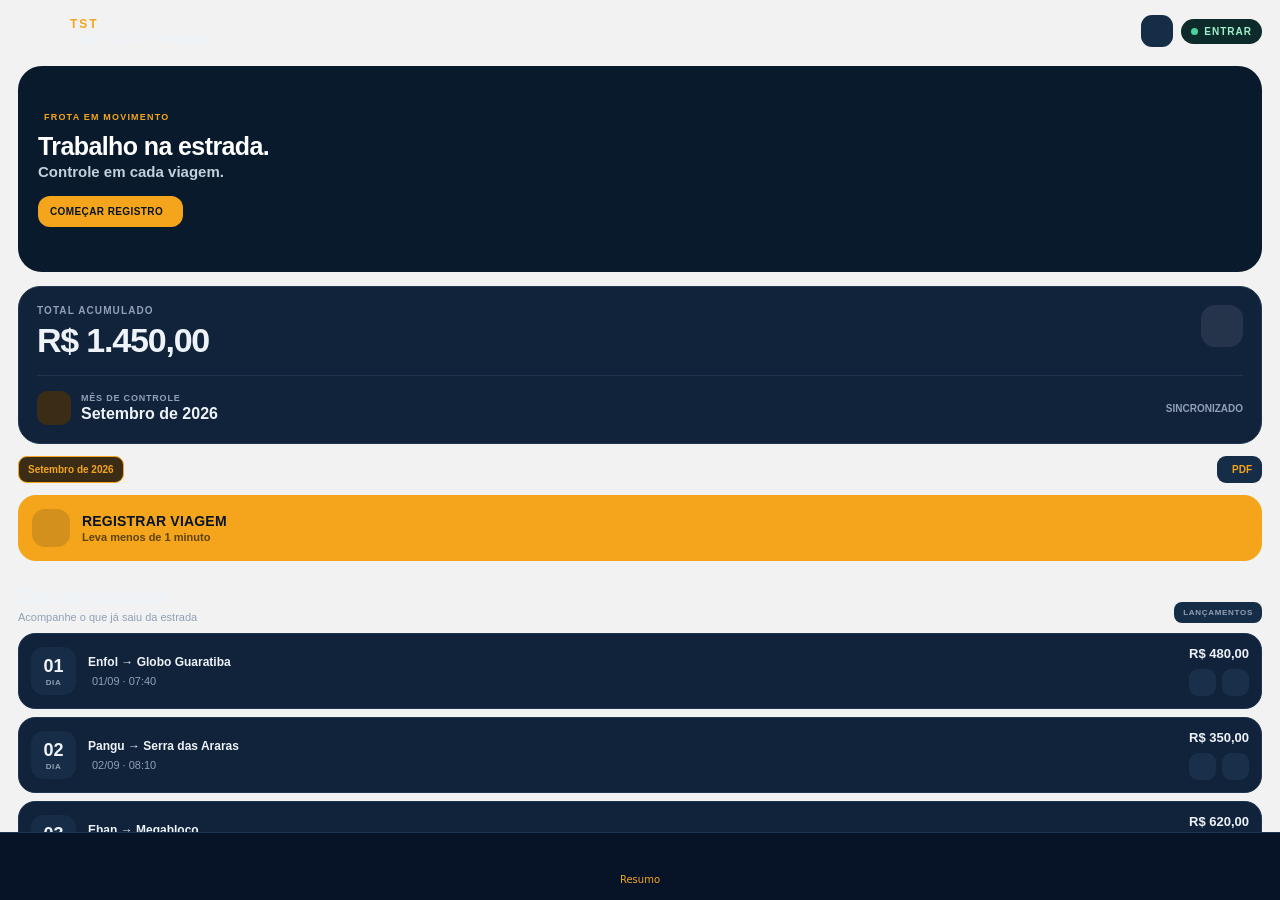
==== commit b52c119d: "Set project Pages paths in clean HTML" ====
--- a/(tabs)/index.html
+++ b/(tabs)/index.html
@@ -1,4 +1,4 @@
-<!DOCTYPE html><html  lang="pt-BR"><head><base href="/tsr-viagem/" /><title data-rh="true"></title><meta charSet="utf-8"/><meta name="viewport" content="width=device-width, initial-scale=1, maximum-scale=1, viewport-fit=cover"/><meta http-equiv="X-UA-Compatible" content="IE=edge"/><meta name="theme-color" content="#071427"/><meta name="description" content="Controle simples e profissional das viagens e valores do motorista."/><link rel="manifest" href="/manifest.webmanifest"/><link rel="apple-touch-icon" href="/assets/images/tst-mark.png"/><style id="expo-reset">#root,body,html{height:100%}body{overflow:hidden}#root{display:flex}</style><style>html,body,#root{min-height:100%;margin:0;background:#071427}body{overscroll-behavior-y:none}</style><style id="react-native-stylesheet">[stylesheet-group="0"]{}
+<!DOCTYPE html><html  lang="pt-BR"><head><base href="/tsr-viagem/tsr-viagem/" /><title data-rh="true"></title><meta charSet="utf-8"/><meta name="viewport" content="width=device-width, initial-scale=1, maximum-scale=1, viewport-fit=cover"/><meta http-equiv="X-UA-Compatible" content="IE=edge"/><meta name="theme-color" content="#071427"/><meta name="description" content="Controle simples e profissional das viagens e valores do motorista."/><link rel="manifest" href="/tsr-viagem/manifest.webmanifest"/><link rel="apple-touch-icon" href="/tsr-viagem/assets/images/tst-mark.png"/><style id="expo-reset">#root,body,html{height:100%}body{overflow:hidden}#root{display:flex}</style><style>html,body,#root{min-height:100%;margin:0;background:#071427}body{overscroll-behavior-y:none}</style><style id="react-native-stylesheet">[stylesheet-group="0"]{}
 body{margin:0;}
 button::-moz-focus-inner,input::-moz-focus-inner{border:0;padding:0;}
 html{-ms-text-size-adjust:100%;-webkit-text-size-adjust:100%;-webkit-tap-highlight-color:rgba(0,0,0,0);}
@@ -481,5 +481,5 @@
 @keyframes r-1pzkwqh{0%{transform:translateY(100%);}100%{transform:translateY(0%);}}
 @keyframes r-imtty0{0%{opacity:0;}100%{opacity:1;}}
 @keyframes r-q67da2{0%{transform:translateX(-100%);}100%{transform:translateX(400%);}}
-@keyframes r-t2lo5v{0%{opacity:1;}100%{opacity:0;}}</style><script type="module">globalThis.__EXPO_ROUTER_HYDRATE__=true;</script><link rel="preload" href="/_expo/static/css/web-4d56e9c18ff7644d5d294a8eeb297a74.css" as="style"><link rel="stylesheet" href="/_expo/static/css/web-4d56e9c18ff7644d5d294a8eeb297a74.css"><link rel="icon" href="/favicon.ico" /></head><body><div id="root"><div class="css-g5y9jx r-13awgt0"><!--$--><div class="css-g5y9jx" style="flex:1;--color-primary:#F4A51C;--color-background:#071427;--color-surface:#10233B;--color-foreground:#EDF3F8;--color-muted:#91A0B4;--color-border:#203550;--color-success:#49D39C;--color-warning:#F4A51C;--color-error:#FF6F61"><div class="css-g5y9jx r-13awgt0"><div class="css-g5y9jx" style="flex:1"><div style="position:absolute;left:0;right:0;top:0;bottom:0;pointer-events:none;visibility:hidden"></div><div class="css-g5y9jx r-13awgt0"><div class="css-g5y9jx r-13awgt0 r-1p0dtai r-1d2f490 r-u8s1d r-zchlnj r-ipm5af" style="background-color:rgba(242,242,242,1.00);display:flex"><div class="css-g5y9jx r-13awgt0"><div class="css-g5y9jx r-13awgt0"><!--$--><div style="position:absolute;left:0;right:0;top:0;bottom:0;pointer-events:none;visibility:hidden"></div><div class="css-g5y9jx r-13awgt0" style="flex-direction:column"><div class="css-g5y9jx r-13awgt0 r-1udh08x"><div class="css-g5y9jx r-1p0dtai r-1d2f490 r-u8s1d r-zchlnj r-ipm5af" style="z-index:0"><div class="css-g5y9jx r-13awgt0" style="background-color:rgba(242,242,242,1.00)"><div class="css-g5y9jx r-13awgt0"><!--$--><div class="css-g5y9jx flex-1 bg-background"><div class="css-g5y9jx flex-1" style="padding-top:0px;padding-right:0px;padding-bottom:0px;padding-left:0px"><div class="css-g5y9jx flex-1"><div class="css-g5y9jx r-150rngu r-eqz5dr r-16y2uox r-1wbh5a2 r-11yh6sk r-1rnoaur r-agouwx r-2eszeu"><div class="css-g5y9jx r-vf1w16 r-284m6k r-m611by"><div class="css-g5y9jx"><div class="css-g5y9jx"><div class="css-g5y9jx r-1awozwy r-18u37iz r-1wtj0ep r-1cad53l"><div class="css-g5y9jx r-1awozwy r-18u37iz r-uaa2di"><div class="css-g5y9jx r-1mlwlqe r-1udh08x r-417010 r-1txcine r-ur6pnr r-1mhb1uw"><div class="css-g5y9jx r-1niwhzg r-vvn4in r-u6sd8q r-1p0dtai r-1pi2tsx r-1d2f490 r-u8s1d r-zchlnj r-ipm5af r-13qz1uu r-1wyyakw r-4gszlv"></div></div><div class="css-g5y9jx"><div dir="auto" class="css-146c3p1 r-l8t3p r-1enofrn r-ovu0ai r-1upy0dh">TST</div><div dir="auto" class="css-146c3p1 r-vcqams r-1gkfh8e r-1vr29t4 r-3b040n r-1bymd8e">CONTROLE DE VIAGEM</div></div></div><div class="css-g5y9jx r-1awozwy r-18u37iz r-1cmwbt1"><button aria-label="Gerenciar locais e destinos" role="button" tabindex="0" class="css-g5y9jx r-1loqt21 r-1otgn73 r-1awozwy r-1xz4gbm r-1mxhqmb r-mabqd8 r-1777fci r-1yvhtrz" type="button"><div dir="auto" class="css-146c3p1"></div></button><button role="button" tabindex="0" class="css-g5y9jx r-1loqt21 r-1otgn73 r-1awozwy r-8uuc1p r-y47klf r-18u37iz r-ojf8lh r-1yd117h r-1ubuhtd" type="button"><div class="css-g5y9jx r-1l2m3ui r-z2wwpe r-1ozsyd3 r-12rgx7y"></div><div dir="auto" class="css-146c3p1 r-vvaljo r-10x49cs r-1vr29t4 r-ud0q2t">ENTRAR</div></button></div></div><div class="css-g5y9jx r-gp4101 r-1fuqb1j r-b024fe r-1cad53l r-1udh08x"><div class="css-g5y9jx r-1mlwlqe r-1udh08x r-1p0dtai r-1d2f490 r-u8s1d r-zchlnj r-ipm5af r-1fuqb1j" style="height:206px;z-index:-1"><div class="css-g5y9jx r-1niwhzg r-vvn4in r-u6sd8q r-1p0dtai r-1pi2tsx r-1d2f490 r-u8s1d r-zchlnj r-ipm5af r-13qz1uu r-1wyyakw r-4gszlv"></div></div><div class="css-g5y9jx r-6ec5v9 r-1p0dtai r-1d2f490 r-u8s1d r-zchlnj r-ipm5af"></div><div class="css-g5y9jx r-13awgt0 r-1777fci r-1pcd2l5 r-1skwq7n"><div class="css-g5y9jx r-1awozwy r-18u37iz r-ojf8lh r-15d164r"><div dir="auto" class="css-146c3p1"></div><div dir="auto" class="css-146c3p1 r-l8t3p r-qqjak8 r-ovu0ai r-19r33im">FROTA EM MOVIMENTO</div></div><div dir="auto" class="css-146c3p1 r-jwli3a r-h1js2l r-ovu0ai r-c4c50z r-1h1c4di">Trabalho na estrada.</div><div dir="auto" class="css-146c3p1 r-jd33u0 r-a023e6 r-1kfrs79 r-1bymd8e">Controle em cada viagem.</div><button aria-label="Registrar uma nova viagem" role="button" tabindex="0" class="css-g5y9jx r-1loqt21 r-1otgn73 r-1awozwy r-k200y r-tnlrjn r-1q9bdsx r-18u37iz r-1cmwbt1 r-1wzrnnt r-ytbthy r-3o4zer" type="button"><div dir="auto" class="css-146c3p1 r-t04y6c r-10x49cs r-ovu0ai r-1byouvs">COMEÇAR REGISTRO</div><div dir="auto" class="css-146c3p1"></div></button></div></div><div class="css-g5y9jx r-14crz15 r-1se6unu r-16uyjmq r-rs99b7 r-6gpygo r-whuqzp"><div class="css-g5y9jx r-1habvwh r-18u37iz r-1wtj0ep"><div class="css-g5y9jx"><div dir="auto" class="css-146c3p1 r-p3t8hx r-10x49cs r-ovu0ai r-1lybf8k">TOTAL ACUMULADO</div><div dir="auto" class="css-146c3p1 r-vcqams r-uho16t r-ovu0ai r-nm9kes r-74jtu8 r-1g94qm0">R$ 1.450,00</div></div><div class="css-g5y9jx r-1awozwy r-qsiljy r-t23y2h r-ur6pnr r-1777fci r-1mhb1uw"><div dir="auto" class="css-146c3p1"></div></div></div><div class="css-g5y9jx r-mnoxgw r-109y4c4 r-1009s2o"></div><div class="css-g5y9jx r-1awozwy r-18u37iz r-uaa2di"><div class="css-g5y9jx r-1awozwy r-189otjd r-1dzdj1l r-zx9znk r-1777fci r-5orghg"><div dir="auto" class="css-146c3p1"></div></div><div class="css-g5y9jx" style="flex:1"><div dir="auto" class="css-146c3p1 r-p3t8hx r-qqjak8 r-1vr29t4 r-1smd7e2">MÊS DE CONTROLE</div><div dir="auto" class="css-146c3p1 r-vcqams r-ubezar r-1vr29t4 r-1bymd8e">Setembro de 2026</div></div><div dir="auto" class="css-146c3p1 r-p3t8hx r-10x49cs r-b88u0q">SINCRONIZADO</div></div></div><div class="css-g5y9jx r-1awozwy r-18u37iz r-1cmwbt1 r-1wtj0ep r-6gpygo"><div class="css-g5y9jx r-13awgt0 r-18u37iz r-1w6e6rj r-ojf8lh"><button role="button" tabindex="0" class="css-g5y9jx r-1loqt21 r-1otgn73 r-1dedoh8 r-rs99b7 r-1yd117h r-1ezpcd1 r-189otjd r-1cwi66r" type="button"><div dir="auto" class="css-146c3p1 r-10x49cs r-1vr29t4 r-l8t3p">Setembro de 2026</div></button></div><button role="button" tabindex="0" class="css-g5y9jx r-1loqt21 r-1otgn73 r-1awozwy r-1xz4gbm r-1dedoh8 r-18u37iz r-580adz r-11f147o r-1ubuhtd" type="button"><div dir="auto" class="css-146c3p1"></div><div dir="auto" class="css-146c3p1 r-l8t3p r-10x49cs r-ovu0ai">PDF</div></button></div><button aria-label="Registrar viagem" role="button" tabindex="0" class="css-g5y9jx r-1loqt21 r-1otgn73 r-1awozwy r-tnlrjn r-6ncur5 r-18u37iz r-1ssbvtb r-1peese0 r-1slz7xr" type="button"><div class="css-g5y9jx r-1awozwy r-ypzfq3 r-1txcine r-1a8msfu r-1777fci r-131xog0"><div dir="auto" class="css-146c3p1"></div></div><div class="css-g5y9jx" style="flex:1"><div dir="auto" class="css-146c3p1 r-t04y6c r-1b43r93 r-ovu0ai r-3ucsff">REGISTRAR VIAGEM</div><div dir="auto" class="css-146c3p1 r-mgqw16 r-1gkfh8e r-b88u0q r-1bymd8e">Leva menos de 1 minuto</div></div><div dir="auto" class="css-146c3p1"></div></button><div class="css-g5y9jx r-obd0qt r-18u37iz r-1wtj0ep r-15d164r"><div class="css-g5y9jx"><div dir="auto" class="css-146c3p1 r-vcqams r-adyw6z r-ovu0ai r-12sm5po">Dias registrados</div><div dir="auto" class="css-146c3p1 r-p3t8hx r-1gkfh8e r-19qrga8">Acompanhe o que já saiu da estrada</div></div><div class="css-g5y9jx r-1xz4gbm r-1xfd6ze r-vuvdlw r-1ezpcd1"><div dir="auto" class="css-146c3p1 r-p3t8hx r-1armvtb r-ovu0ai r-1cm7zt9">LANÇAMENTOS</div></div></div></div></div><div class="css-g5y9jx"><div class="css-g5y9jx r-1awozwy r-14crz15 r-1se6unu r-5t7aoe r-rs99b7 r-18u37iz r-1ssbvtb r-1mmae3n r-3o4zer"><div class="css-g5y9jx r-1awozwy r-14tofgy r-1txcine r-h3s6tt r-1777fci r-2tyz2o"><div dir="auto" class="css-146c3p1 r-vcqams r-1i10wst r-ovu0ai r-rjixqe">01</div><div dir="auto" class="css-146c3p1 r-p3t8hx r-1armvtb r-ovu0ai r-3b040n r-1bymd8e">DIA</div></div><div class="css-g5y9jx r-13awgt0 r-bcqeeo"><div class="css-g5y9jx r-1awozwy r-18u37iz r-1ey881g"><div dir="auto" class="css-146c3p1 r-dnmrzs r-1udh08x r-1udbk01 r-3s2u2q r-1iln25a r-vcqams r-1wbh5a2 r-1enofrn r-1vr29t4">Enfol<!-- --> → <!-- -->Globo Guaratiba</div></div><div class="css-g5y9jx r-1awozwy r-18u37iz r-9aw3ui r-kc8jnq"><div dir="auto" class="css-146c3p1"></div><div dir="auto" class="css-146c3p1 r-p3t8hx r-1wbh5a2 r-1gkfh8e">01/09<!-- --> · <!-- -->07:40</div></div></div><div class="css-g5y9jx r-obd0qt r-1cmwbt1"><div dir="auto" class="css-146c3p1 r-vcqams r-n6v787 r-ovu0ai">R$ 480,00</div><div class="css-g5y9jx r-18u37iz r-ojf8lh"><button aria-label="Editar viagem" role="button" tabindex="0" class="css-g5y9jx r-1loqt21 r-1otgn73 r-1awozwy r-1ec280c r-1dedoh8 r-157gdtw r-1777fci r-cacpof" type="button"><div dir="auto" class="css-146c3p1"></div></button><button aria-label="Excluir viagem" role="button" tabindex="0" class="css-g5y9jx r-1loqt21 r-1otgn73 r-1awozwy r-1ec280c r-1dedoh8 r-157gdtw r-1777fci r-cacpof" type="button"><div dir="auto" class="css-146c3p1"></div></button></div></div></div><div class="css-g5y9jx r-3da1kt"></div></div><div class="css-g5y9jx"><div class="css-g5y9jx r-1awozwy r-14crz15 r-1se6unu r-5t7aoe r-rs99b7 r-18u37iz r-1ssbvtb r-1mmae3n r-3o4zer"><div class="css-g5y9jx r-1awozwy r-14tofgy r-1txcine r-h3s6tt r-1777fci r-2tyz2o"><div dir="auto" class="css-146c3p1 r-vcqams r-1i10wst r-ovu0ai r-rjixqe">02</div><div dir="auto" class="css-146c3p1 r-p3t8hx r-1armvtb r-ovu0ai r-3b040n r-1bymd8e">DIA</div></div><div class="css-g5y9jx r-13awgt0 r-bcqeeo"><div class="css-g5y9jx r-1awozwy r-18u37iz r-1ey881g"><div dir="auto" class="css-146c3p1 r-dnmrzs r-1udh08x r-1udbk01 r-3s2u2q r-1iln25a r-vcqams r-1wbh5a2 r-1enofrn r-1vr29t4">Pangu<!-- --> → <!-- -->Serra das Araras</div></div><div class="css-g5y9jx r-1awozwy r-18u37iz r-9aw3ui r-kc8jnq"><div dir="auto" class="css-146c3p1"></div><div dir="auto" class="css-146c3p1 r-p3t8hx r-1wbh5a2 r-1gkfh8e">02/09<!-- --> · <!-- -->08:10</div></div></div><div class="css-g5y9jx r-obd0qt r-1cmwbt1"><div dir="auto" class="css-146c3p1 r-vcqams r-n6v787 r-ovu0ai">R$ 350,00</div><div class="css-g5y9jx r-18u37iz r-ojf8lh"><button aria-label="Editar viagem" role="button" tabindex="0" class="css-g5y9jx r-1loqt21 r-1otgn73 r-1awozwy r-1ec280c r-1dedoh8 r-157gdtw r-1777fci r-cacpof" type="button"><div dir="auto" class="css-146c3p1"></div></button><button aria-label="Excluir viagem" role="button" tabindex="0" class="css-g5y9jx r-1loqt21 r-1otgn73 r-1awozwy r-1ec280c r-1dedoh8 r-157gdtw r-1777fci r-cacpof" type="button"><div dir="auto" class="css-146c3p1"></div></button></div></div></div><div class="css-g5y9jx r-3da1kt"></div></div><div class="css-g5y9jx"><div class="css-g5y9jx r-1awozwy r-14crz15 r-1se6unu r-5t7aoe r-rs99b7 r-18u37iz r-1ssbvtb r-1mmae3n r-3o4zer"><div class="css-g5y9jx r-1awozwy r-14tofgy r-1txcine r-h3s6tt r-1777fci r-2tyz2o"><div dir="auto" class="css-146c3p1 r-vcqams r-1i10wst r-ovu0ai r-rjixqe">03</div><div dir="auto" class="css-146c3p1 r-p3t8hx r-1armvtb r-ovu0ai r-3b040n r-1bymd8e">DIA</div></div><div class="css-g5y9jx r-13awgt0 r-bcqeeo"><div class="css-g5y9jx r-1awozwy r-18u37iz r-1ey881g"><div dir="auto" class="css-146c3p1 r-dnmrzs r-1udh08x r-1udbk01 r-3s2u2q r-1iln25a r-vcqams r-1wbh5a2 r-1enofrn r-1vr29t4">Eban<!-- --> → <!-- -->Megabloco</div></div><div class="css-g5y9jx r-1awozwy r-18u37iz r-9aw3ui r-kc8jnq"><div dir="auto" class="css-146c3p1"></div><div dir="auto" class="css-146c3p1 r-p3t8hx r-1wbh5a2 r-1gkfh8e">03/09<!-- --> · <!-- -->09:25</div></div></div><div class="css-g5y9jx r-obd0qt r-1cmwbt1"><div dir="auto" class="css-146c3p1 r-vcqams r-n6v787 r-ovu0ai">R$ 620,00</div><div class="css-g5y9jx r-18u37iz r-ojf8lh"><button aria-label="Editar viagem" role="button" tabindex="0" class="css-g5y9jx r-1loqt21 r-1otgn73 r-1awozwy r-1ec280c r-1dedoh8 r-157gdtw r-1777fci r-cacpof" type="button"><div dir="auto" class="css-146c3p1"></div></button><button aria-label="Excluir viagem" role="button" tabindex="0" class="css-g5y9jx r-1loqt21 r-1otgn73 r-1awozwy r-1ec280c r-1dedoh8 r-157gdtw r-1777fci r-cacpof" type="button"><div dir="auto" class="css-146c3p1"></div></button></div></div></div></div></div></div></div></div></div><!--/$--></div></div></div></div><div class="css-g5y9jx r-1p0dtai r-zchlnj r-1d2f490 r-105ug2t" style="border-right-color:rgba(216,216,216,1.00);border-bottom-color:rgba(216,216,216,1.00);border-left-color:rgba(216,216,216,1.00);padding-right:0px;padding-left:0px;padding-top:8px;padding-bottom:12px;height:68px;background-color:rgba(7,20,39,1.00);border-top-color:rgba(32,53,80,1.00);border-top-width:0.5px;transform:translateY(0px)"><div class="css-g5y9jx r-1p0dtai r-1d2f490 r-u8s1d r-zchlnj r-ipm5af r-633pao"></div><div role="tablist" class="css-g5y9jx r-13awgt0 r-18u37iz"><div class="css-g5y9jx r-13awgt0" style="border-top-left-radius:0px;border-top-right-radius:0px;border-bottom-right-radius:0px;border-bottom-left-radius:0px;overflow-x:visible;overflow-y:visible"><a href="/" role="tab" aria-selected="true" tabindex="0" class="css-g5y9jx r-1otgn73 r-1awozwy r-1onu96p r-eqz5dr r-1h0z5md r-1uu6nss" style="cursor:pointer;flex:1;background-color:rgba(0,0,0,0.00);border-top-left-radius:0px;border-top-right-radius:0px;border-bottom-right-radius:0px;border-bottom-left-radius:0px;opacity:1"><div class="css-g5y9jx r-h0d30l r-726pan"><div class="css-g5y9jx r-1awozwy r-1kihuf0 r-1pi2tsx r-1777fci r-u8s1d r-13qz1uu" style="opacity:1;min-width:25px"><div dir="auto" class="css-146c3p1"></div></div><div class="css-g5y9jx r-1awozwy r-1kihuf0 r-1pi2tsx r-1777fci r-u8s1d r-13qz1uu" style="opacity:0"><div dir="auto" class="css-146c3p1"></div></div></div><div dir="auto" class="css-146c3p1 r-dnmrzs r-1udh08x r-1udbk01 r-3s2u2q r-1iln25a r-1niwhzg r-q4m81j r-10x49cs" style="color:rgba(244,165,28,1.00);font-family:system-ui, &quot;Segoe UI&quot;, Roboto, Helvetica, Arial, sans-serif, &quot;Apple Color Emoji&quot;, &quot;Segoe UI Emoji&quot;, &quot;Segoe UI Symbol&quot;;font-weight:500">Resumo</div></a></div></div></div></div><!--/$--></div></div></div></div></div></div></div><!--/$--></div></div><script src="/_expo/static/js/web/entry-0be6bd693120afcc6a3494d77e93bf55.js" defer></script>
+@keyframes r-t2lo5v{0%{opacity:1;}100%{opacity:0;}}</style><script type="module">globalThis.__EXPO_ROUTER_HYDRATE__=true;</script><link rel="preload" href="/tsr-viagem/_expo/static/css/web-4d56e9c18ff7644d5d294a8eeb297a74.css" as="style"><link rel="stylesheet" href="/tsr-viagem/_expo/static/css/web-4d56e9c18ff7644d5d294a8eeb297a74.css"><link rel="icon" href="/tsr-viagem/favicon.ico" /></head><body><div id="root"><div class="css-g5y9jx r-13awgt0"><!--$--><div class="css-g5y9jx" style="flex:1;--color-primary:#F4A51C;--color-background:#071427;--color-surface:#10233B;--color-foreground:#EDF3F8;--color-muted:#91A0B4;--color-border:#203550;--color-success:#49D39C;--color-warning:#F4A51C;--color-error:#FF6F61"><div class="css-g5y9jx r-13awgt0"><div class="css-g5y9jx" style="flex:1"><div style="position:absolute;left:0;right:0;top:0;bottom:0;pointer-events:none;visibility:hidden"></div><div class="css-g5y9jx r-13awgt0"><div class="css-g5y9jx r-13awgt0 r-1p0dtai r-1d2f490 r-u8s1d r-zchlnj r-ipm5af" style="background-color:rgba(242,242,242,1.00);display:flex"><div class="css-g5y9jx r-13awgt0"><div class="css-g5y9jx r-13awgt0"><!--$--><div style="position:absolute;left:0;right:0;top:0;bottom:0;pointer-events:none;visibility:hidden"></div><div class="css-g5y9jx r-13awgt0" style="flex-direction:column"><div class="css-g5y9jx r-13awgt0 r-1udh08x"><div class="css-g5y9jx r-1p0dtai r-1d2f490 r-u8s1d r-zchlnj r-ipm5af" style="z-index:0"><div class="css-g5y9jx r-13awgt0" style="background-color:rgba(242,242,242,1.00)"><div class="css-g5y9jx r-13awgt0"><!--$--><div class="css-g5y9jx flex-1 bg-background"><div class="css-g5y9jx flex-1" style="padding-top:0px;padding-right:0px;padding-bottom:0px;padding-left:0px"><div class="css-g5y9jx flex-1"><div class="css-g5y9jx r-150rngu r-eqz5dr r-16y2uox r-1wbh5a2 r-11yh6sk r-1rnoaur r-agouwx r-2eszeu"><div class="css-g5y9jx r-vf1w16 r-284m6k r-m611by"><div class="css-g5y9jx"><div class="css-g5y9jx"><div class="css-g5y9jx r-1awozwy r-18u37iz r-1wtj0ep r-1cad53l"><div class="css-g5y9jx r-1awozwy r-18u37iz r-uaa2di"><div class="css-g5y9jx r-1mlwlqe r-1udh08x r-417010 r-1txcine r-ur6pnr r-1mhb1uw"><div class="css-g5y9jx r-1niwhzg r-vvn4in r-u6sd8q r-1p0dtai r-1pi2tsx r-1d2f490 r-u8s1d r-zchlnj r-ipm5af r-13qz1uu r-1wyyakw r-4gszlv"></div></div><div class="css-g5y9jx"><div dir="auto" class="css-146c3p1 r-l8t3p r-1enofrn r-ovu0ai r-1upy0dh">TST</div><div dir="auto" class="css-146c3p1 r-vcqams r-1gkfh8e r-1vr29t4 r-3b040n r-1bymd8e">CONTROLE DE VIAGEM</div></div></div><div class="css-g5y9jx r-1awozwy r-18u37iz r-1cmwbt1"><button aria-label="Gerenciar locais e destinos" role="button" tabindex="0" class="css-g5y9jx r-1loqt21 r-1otgn73 r-1awozwy r-1xz4gbm r-1mxhqmb r-mabqd8 r-1777fci r-1yvhtrz" type="button"><div dir="auto" class="css-146c3p1"></div></button><button role="button" tabindex="0" class="css-g5y9jx r-1loqt21 r-1otgn73 r-1awozwy r-8uuc1p r-y47klf r-18u37iz r-ojf8lh r-1yd117h r-1ubuhtd" type="button"><div class="css-g5y9jx r-1l2m3ui r-z2wwpe r-1ozsyd3 r-12rgx7y"></div><div dir="auto" class="css-146c3p1 r-vvaljo r-10x49cs r-1vr29t4 r-ud0q2t">ENTRAR</div></button></div></div><div class="css-g5y9jx r-gp4101 r-1fuqb1j r-b024fe r-1cad53l r-1udh08x"><div class="css-g5y9jx r-1mlwlqe r-1udh08x r-1p0dtai r-1d2f490 r-u8s1d r-zchlnj r-ipm5af r-1fuqb1j" style="height:206px;z-index:-1"><div class="css-g5y9jx r-1niwhzg r-vvn4in r-u6sd8q r-1p0dtai r-1pi2tsx r-1d2f490 r-u8s1d r-zchlnj r-ipm5af r-13qz1uu r-1wyyakw r-4gszlv"></div></div><div class="css-g5y9jx r-6ec5v9 r-1p0dtai r-1d2f490 r-u8s1d r-zchlnj r-ipm5af"></div><div class="css-g5y9jx r-13awgt0 r-1777fci r-1pcd2l5 r-1skwq7n"><div class="css-g5y9jx r-1awozwy r-18u37iz r-ojf8lh r-15d164r"><div dir="auto" class="css-146c3p1"></div><div dir="auto" class="css-146c3p1 r-l8t3p r-qqjak8 r-ovu0ai r-19r33im">FROTA EM MOVIMENTO</div></div><div dir="auto" class="css-146c3p1 r-jwli3a r-h1js2l r-ovu0ai r-c4c50z r-1h1c4di">Trabalho na estrada.</div><div dir="auto" class="css-146c3p1 r-jd33u0 r-a023e6 r-1kfrs79 r-1bymd8e">Controle em cada viagem.</div><button aria-label="Registrar uma nova viagem" role="button" tabindex="0" class="css-g5y9jx r-1loqt21 r-1otgn73 r-1awozwy r-k200y r-tnlrjn r-1q9bdsx r-18u37iz r-1cmwbt1 r-1wzrnnt r-ytbthy r-3o4zer" type="button"><div dir="auto" class="css-146c3p1 r-t04y6c r-10x49cs r-ovu0ai r-1byouvs">COMEÇAR REGISTRO</div><div dir="auto" class="css-146c3p1"></div></button></div></div><div class="css-g5y9jx r-14crz15 r-1se6unu r-16uyjmq r-rs99b7 r-6gpygo r-whuqzp"><div class="css-g5y9jx r-1habvwh r-18u37iz r-1wtj0ep"><div class="css-g5y9jx"><div dir="auto" class="css-146c3p1 r-p3t8hx r-10x49cs r-ovu0ai r-1lybf8k">TOTAL ACUMULADO</div><div dir="auto" class="css-146c3p1 r-vcqams r-uho16t r-ovu0ai r-nm9kes r-74jtu8 r-1g94qm0">R$ 1.450,00</div></div><div class="css-g5y9jx r-1awozwy r-qsiljy r-t23y2h r-ur6pnr r-1777fci r-1mhb1uw"><div dir="auto" class="css-146c3p1"></div></div></div><div class="css-g5y9jx r-mnoxgw r-109y4c4 r-1009s2o"></div><div class="css-g5y9jx r-1awozwy r-18u37iz r-uaa2di"><div class="css-g5y9jx r-1awozwy r-189otjd r-1dzdj1l r-zx9znk r-1777fci r-5orghg"><div dir="auto" class="css-146c3p1"></div></div><div class="css-g5y9jx" style="flex:1"><div dir="auto" class="css-146c3p1 r-p3t8hx r-qqjak8 r-1vr29t4 r-1smd7e2">MÊS DE CONTROLE</div><div dir="auto" class="css-146c3p1 r-vcqams r-ubezar r-1vr29t4 r-1bymd8e">Setembro de 2026</div></div><div dir="auto" class="css-146c3p1 r-p3t8hx r-10x49cs r-b88u0q">SINCRONIZADO</div></div></div><div class="css-g5y9jx r-1awozwy r-18u37iz r-1cmwbt1 r-1wtj0ep r-6gpygo"><div class="css-g5y9jx r-13awgt0 r-18u37iz r-1w6e6rj r-ojf8lh"><button role="button" tabindex="0" class="css-g5y9jx r-1loqt21 r-1otgn73 r-1dedoh8 r-rs99b7 r-1yd117h r-1ezpcd1 r-189otjd r-1cwi66r" type="button"><div dir="auto" class="css-146c3p1 r-10x49cs r-1vr29t4 r-l8t3p">Setembro de 2026</div></button></div><button role="button" tabindex="0" class="css-g5y9jx r-1loqt21 r-1otgn73 r-1awozwy r-1xz4gbm r-1dedoh8 r-18u37iz r-580adz r-11f147o r-1ubuhtd" type="button"><div dir="auto" class="css-146c3p1"></div><div dir="auto" class="css-146c3p1 r-l8t3p r-10x49cs r-ovu0ai">PDF</div></button></div><button aria-label="Registrar viagem" role="button" tabindex="0" class="css-g5y9jx r-1loqt21 r-1otgn73 r-1awozwy r-tnlrjn r-6ncur5 r-18u37iz r-1ssbvtb r-1peese0 r-1slz7xr" type="button"><div class="css-g5y9jx r-1awozwy r-ypzfq3 r-1txcine r-1a8msfu r-1777fci r-131xog0"><div dir="auto" class="css-146c3p1"></div></div><div class="css-g5y9jx" style="flex:1"><div dir="auto" class="css-146c3p1 r-t04y6c r-1b43r93 r-ovu0ai r-3ucsff">REGISTRAR VIAGEM</div><div dir="auto" class="css-146c3p1 r-mgqw16 r-1gkfh8e r-b88u0q r-1bymd8e">Leva menos de 1 minuto</div></div><div dir="auto" class="css-146c3p1"></div></button><div class="css-g5y9jx r-obd0qt r-18u37iz r-1wtj0ep r-15d164r"><div class="css-g5y9jx"><div dir="auto" class="css-146c3p1 r-vcqams r-adyw6z r-ovu0ai r-12sm5po">Dias registrados</div><div dir="auto" class="css-146c3p1 r-p3t8hx r-1gkfh8e r-19qrga8">Acompanhe o que já saiu da estrada</div></div><div class="css-g5y9jx r-1xz4gbm r-1xfd6ze r-vuvdlw r-1ezpcd1"><div dir="auto" class="css-146c3p1 r-p3t8hx r-1armvtb r-ovu0ai r-1cm7zt9">LANÇAMENTOS</div></div></div></div></div><div class="css-g5y9jx"><div class="css-g5y9jx r-1awozwy r-14crz15 r-1se6unu r-5t7aoe r-rs99b7 r-18u37iz r-1ssbvtb r-1mmae3n r-3o4zer"><div class="css-g5y9jx r-1awozwy r-14tofgy r-1txcine r-h3s6tt r-1777fci r-2tyz2o"><div dir="auto" class="css-146c3p1 r-vcqams r-1i10wst r-ovu0ai r-rjixqe">01</div><div dir="auto" class="css-146c3p1 r-p3t8hx r-1armvtb r-ovu0ai r-3b040n r-1bymd8e">DIA</div></div><div class="css-g5y9jx r-13awgt0 r-bcqeeo"><div class="css-g5y9jx r-1awozwy r-18u37iz r-1ey881g"><div dir="auto" class="css-146c3p1 r-dnmrzs r-1udh08x r-1udbk01 r-3s2u2q r-1iln25a r-vcqams r-1wbh5a2 r-1enofrn r-1vr29t4">Enfol<!-- --> → <!-- -->Globo Guaratiba</div></div><div class="css-g5y9jx r-1awozwy r-18u37iz r-9aw3ui r-kc8jnq"><div dir="auto" class="css-146c3p1"></div><div dir="auto" class="css-146c3p1 r-p3t8hx r-1wbh5a2 r-1gkfh8e">01/09<!-- --> · <!-- -->07:40</div></div></div><div class="css-g5y9jx r-obd0qt r-1cmwbt1"><div dir="auto" class="css-146c3p1 r-vcqams r-n6v787 r-ovu0ai">R$ 480,00</div><div class="css-g5y9jx r-18u37iz r-ojf8lh"><button aria-label="Editar viagem" role="button" tabindex="0" class="css-g5y9jx r-1loqt21 r-1otgn73 r-1awozwy r-1ec280c r-1dedoh8 r-157gdtw r-1777fci r-cacpof" type="button"><div dir="auto" class="css-146c3p1"></div></button><button aria-label="Excluir viagem" role="button" tabindex="0" class="css-g5y9jx r-1loqt21 r-1otgn73 r-1awozwy r-1ec280c r-1dedoh8 r-157gdtw r-1777fci r-cacpof" type="button"><div dir="auto" class="css-146c3p1"></div></button></div></div></div><div class="css-g5y9jx r-3da1kt"></div></div><div class="css-g5y9jx"><div class="css-g5y9jx r-1awozwy r-14crz15 r-1se6unu r-5t7aoe r-rs99b7 r-18u37iz r-1ssbvtb r-1mmae3n r-3o4zer"><div class="css-g5y9jx r-1awozwy r-14tofgy r-1txcine r-h3s6tt r-1777fci r-2tyz2o"><div dir="auto" class="css-146c3p1 r-vcqams r-1i10wst r-ovu0ai r-rjixqe">02</div><div dir="auto" class="css-146c3p1 r-p3t8hx r-1armvtb r-ovu0ai r-3b040n r-1bymd8e">DIA</div></div><div class="css-g5y9jx r-13awgt0 r-bcqeeo"><div class="css-g5y9jx r-1awozwy r-18u37iz r-1ey881g"><div dir="auto" class="css-146c3p1 r-dnmrzs r-1udh08x r-1udbk01 r-3s2u2q r-1iln25a r-vcqams r-1wbh5a2 r-1enofrn r-1vr29t4">Pangu<!-- --> → <!-- -->Serra das Araras</div></div><div class="css-g5y9jx r-1awozwy r-18u37iz r-9aw3ui r-kc8jnq"><div dir="auto" class="css-146c3p1"></div><div dir="auto" class="css-146c3p1 r-p3t8hx r-1wbh5a2 r-1gkfh8e">02/09<!-- --> · <!-- -->08:10</div></div></div><div class="css-g5y9jx r-obd0qt r-1cmwbt1"><div dir="auto" class="css-146c3p1 r-vcqams r-n6v787 r-ovu0ai">R$ 350,00</div><div class="css-g5y9jx r-18u37iz r-ojf8lh"><button aria-label="Editar viagem" role="button" tabindex="0" class="css-g5y9jx r-1loqt21 r-1otgn73 r-1awozwy r-1ec280c r-1dedoh8 r-157gdtw r-1777fci r-cacpof" type="button"><div dir="auto" class="css-146c3p1"></div></button><button aria-label="Excluir viagem" role="button" tabindex="0" class="css-g5y9jx r-1loqt21 r-1otgn73 r-1awozwy r-1ec280c r-1dedoh8 r-157gdtw r-1777fci r-cacpof" type="button"><div dir="auto" class="css-146c3p1"></div></button></div></div></div><div class="css-g5y9jx r-3da1kt"></div></div><div class="css-g5y9jx"><div class="css-g5y9jx r-1awozwy r-14crz15 r-1se6unu r-5t7aoe r-rs99b7 r-18u37iz r-1ssbvtb r-1mmae3n r-3o4zer"><div class="css-g5y9jx r-1awozwy r-14tofgy r-1txcine r-h3s6tt r-1777fci r-2tyz2o"><div dir="auto" class="css-146c3p1 r-vcqams r-1i10wst r-ovu0ai r-rjixqe">03</div><div dir="auto" class="css-146c3p1 r-p3t8hx r-1armvtb r-ovu0ai r-3b040n r-1bymd8e">DIA</div></div><div class="css-g5y9jx r-13awgt0 r-bcqeeo"><div class="css-g5y9jx r-1awozwy r-18u37iz r-1ey881g"><div dir="auto" class="css-146c3p1 r-dnmrzs r-1udh08x r-1udbk01 r-3s2u2q r-1iln25a r-vcqams r-1wbh5a2 r-1enofrn r-1vr29t4">Eban<!-- --> → <!-- -->Megabloco</div></div><div class="css-g5y9jx r-1awozwy r-18u37iz r-9aw3ui r-kc8jnq"><div dir="auto" class="css-146c3p1"></div><div dir="auto" class="css-146c3p1 r-p3t8hx r-1wbh5a2 r-1gkfh8e">03/09<!-- --> · <!-- -->09:25</div></div></div><div class="css-g5y9jx r-obd0qt r-1cmwbt1"><div dir="auto" class="css-146c3p1 r-vcqams r-n6v787 r-ovu0ai">R$ 620,00</div><div class="css-g5y9jx r-18u37iz r-ojf8lh"><button aria-label="Editar viagem" role="button" tabindex="0" class="css-g5y9jx r-1loqt21 r-1otgn73 r-1awozwy r-1ec280c r-1dedoh8 r-157gdtw r-1777fci r-cacpof" type="button"><div dir="auto" class="css-146c3p1"></div></button><button aria-label="Excluir viagem" role="button" tabindex="0" class="css-g5y9jx r-1loqt21 r-1otgn73 r-1awozwy r-1ec280c r-1dedoh8 r-157gdtw r-1777fci r-cacpof" type="button"><div dir="auto" class="css-146c3p1"></div></button></div></div></div></div></div></div></div></div></div><!--/$--></div></div></div></div><div class="css-g5y9jx r-1p0dtai r-zchlnj r-1d2f490 r-105ug2t" style="border-right-color:rgba(216,216,216,1.00);border-bottom-color:rgba(216,216,216,1.00);border-left-color:rgba(216,216,216,1.00);padding-right:0px;padding-left:0px;padding-top:8px;padding-bottom:12px;height:68px;background-color:rgba(7,20,39,1.00);border-top-color:rgba(32,53,80,1.00);border-top-width:0.5px;transform:translateY(0px)"><div class="css-g5y9jx r-1p0dtai r-1d2f490 r-u8s1d r-zchlnj r-ipm5af r-633pao"></div><div role="tablist" class="css-g5y9jx r-13awgt0 r-18u37iz"><div class="css-g5y9jx r-13awgt0" style="border-top-left-radius:0px;border-top-right-radius:0px;border-bottom-right-radius:0px;border-bottom-left-radius:0px;overflow-x:visible;overflow-y:visible"><a href="/tsr-viagem/" role="tab" aria-selected="true" tabindex="0" class="css-g5y9jx r-1otgn73 r-1awozwy r-1onu96p r-eqz5dr r-1h0z5md r-1uu6nss" style="cursor:pointer;flex:1;background-color:rgba(0,0,0,0.00);border-top-left-radius:0px;border-top-right-radius:0px;border-bottom-right-radius:0px;border-bottom-left-radius:0px;opacity:1"><div class="css-g5y9jx r-h0d30l r-726pan"><div class="css-g5y9jx r-1awozwy r-1kihuf0 r-1pi2tsx r-1777fci r-u8s1d r-13qz1uu" style="opacity:1;min-width:25px"><div dir="auto" class="css-146c3p1"></div></div><div class="css-g5y9jx r-1awozwy r-1kihuf0 r-1pi2tsx r-1777fci r-u8s1d r-13qz1uu" style="opacity:0"><div dir="auto" class="css-146c3p1"></div></div></div><div dir="auto" class="css-146c3p1 r-dnmrzs r-1udh08x r-1udbk01 r-3s2u2q r-1iln25a r-1niwhzg r-q4m81j r-10x49cs" style="color:rgba(244,165,28,1.00);font-family:system-ui, &quot;Segoe UI&quot;, Roboto, Helvetica, Arial, sans-serif, &quot;Apple Color Emoji&quot;, &quot;Segoe UI Emoji&quot;, &quot;Segoe UI Symbol&quot;;font-weight:500">Resumo</div></a></div></div></div></div><!--/$--></div></div></div></div></div></div></div><!--/$--></div></div><script src="/tsr-viagem/_expo/static/js/web/entry-0be6bd693120afcc6a3494d77e93bf55.js" defer></script>
 </body></html>
